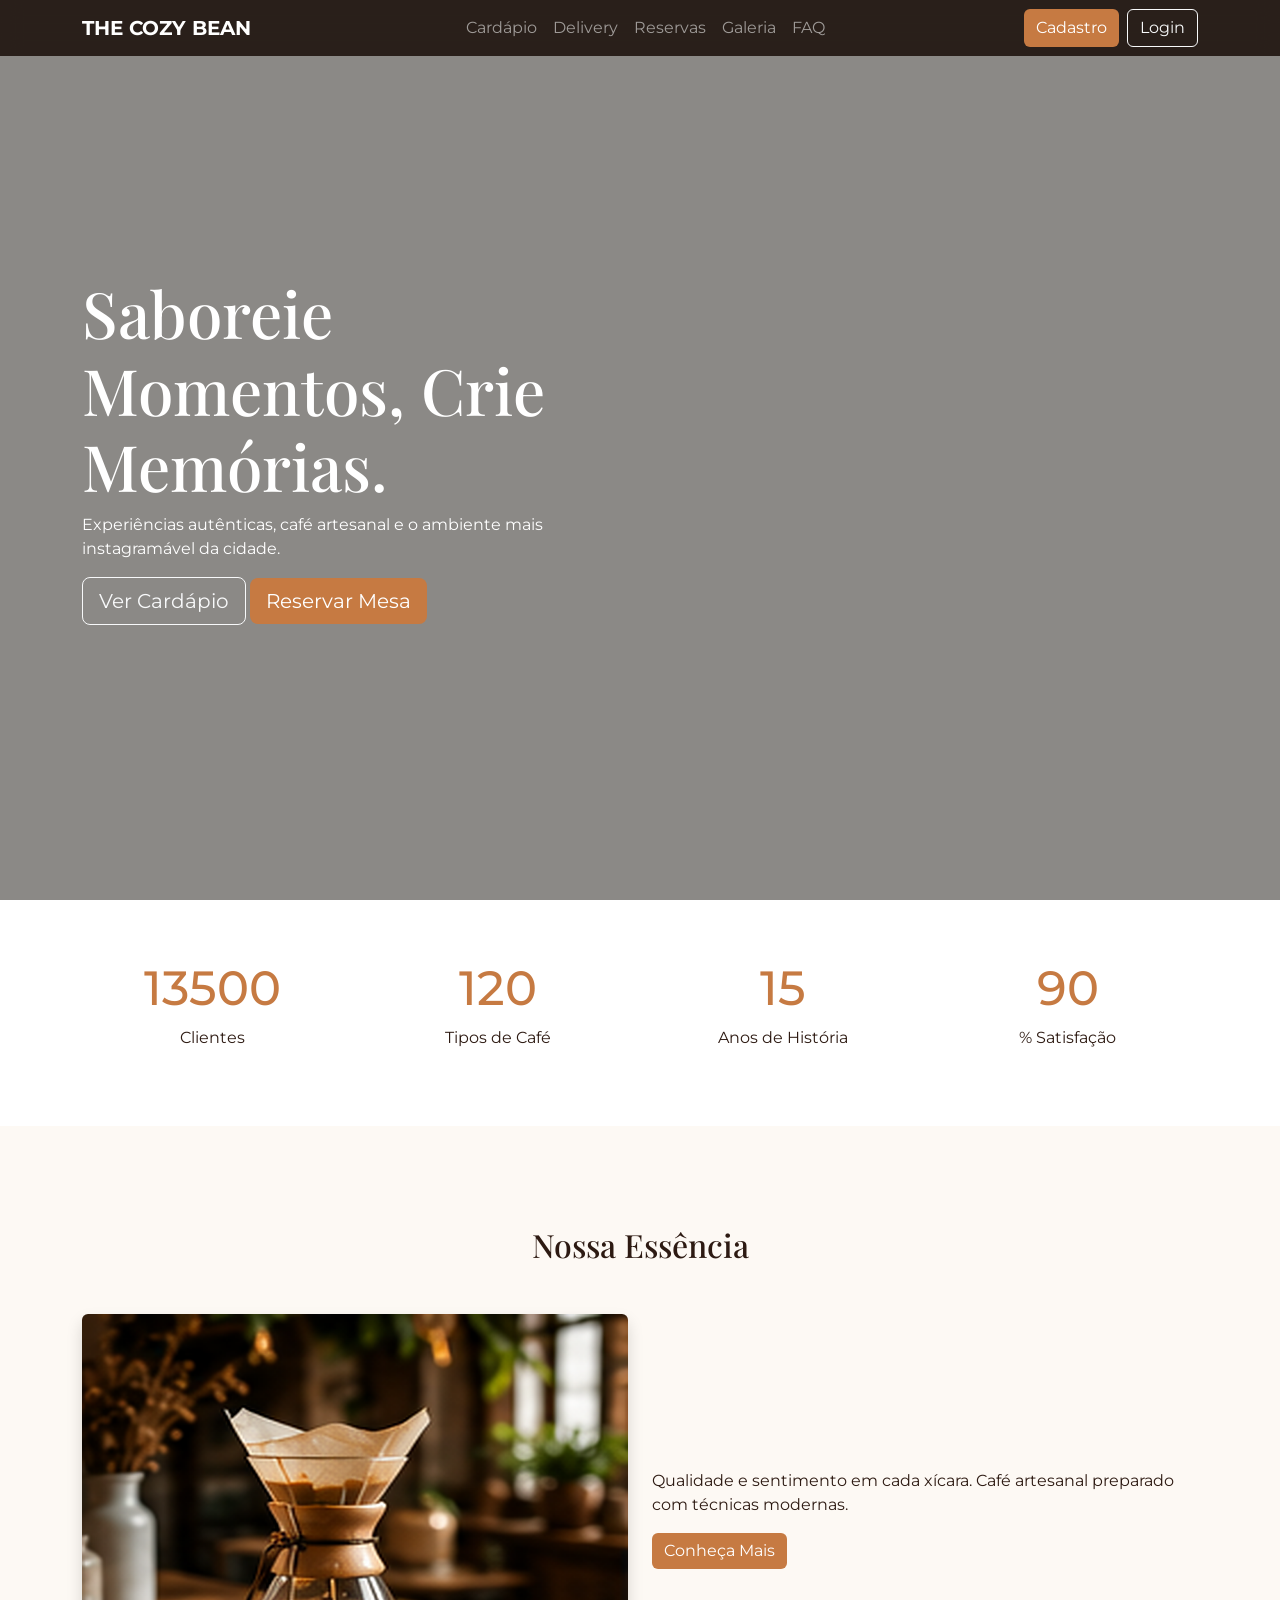
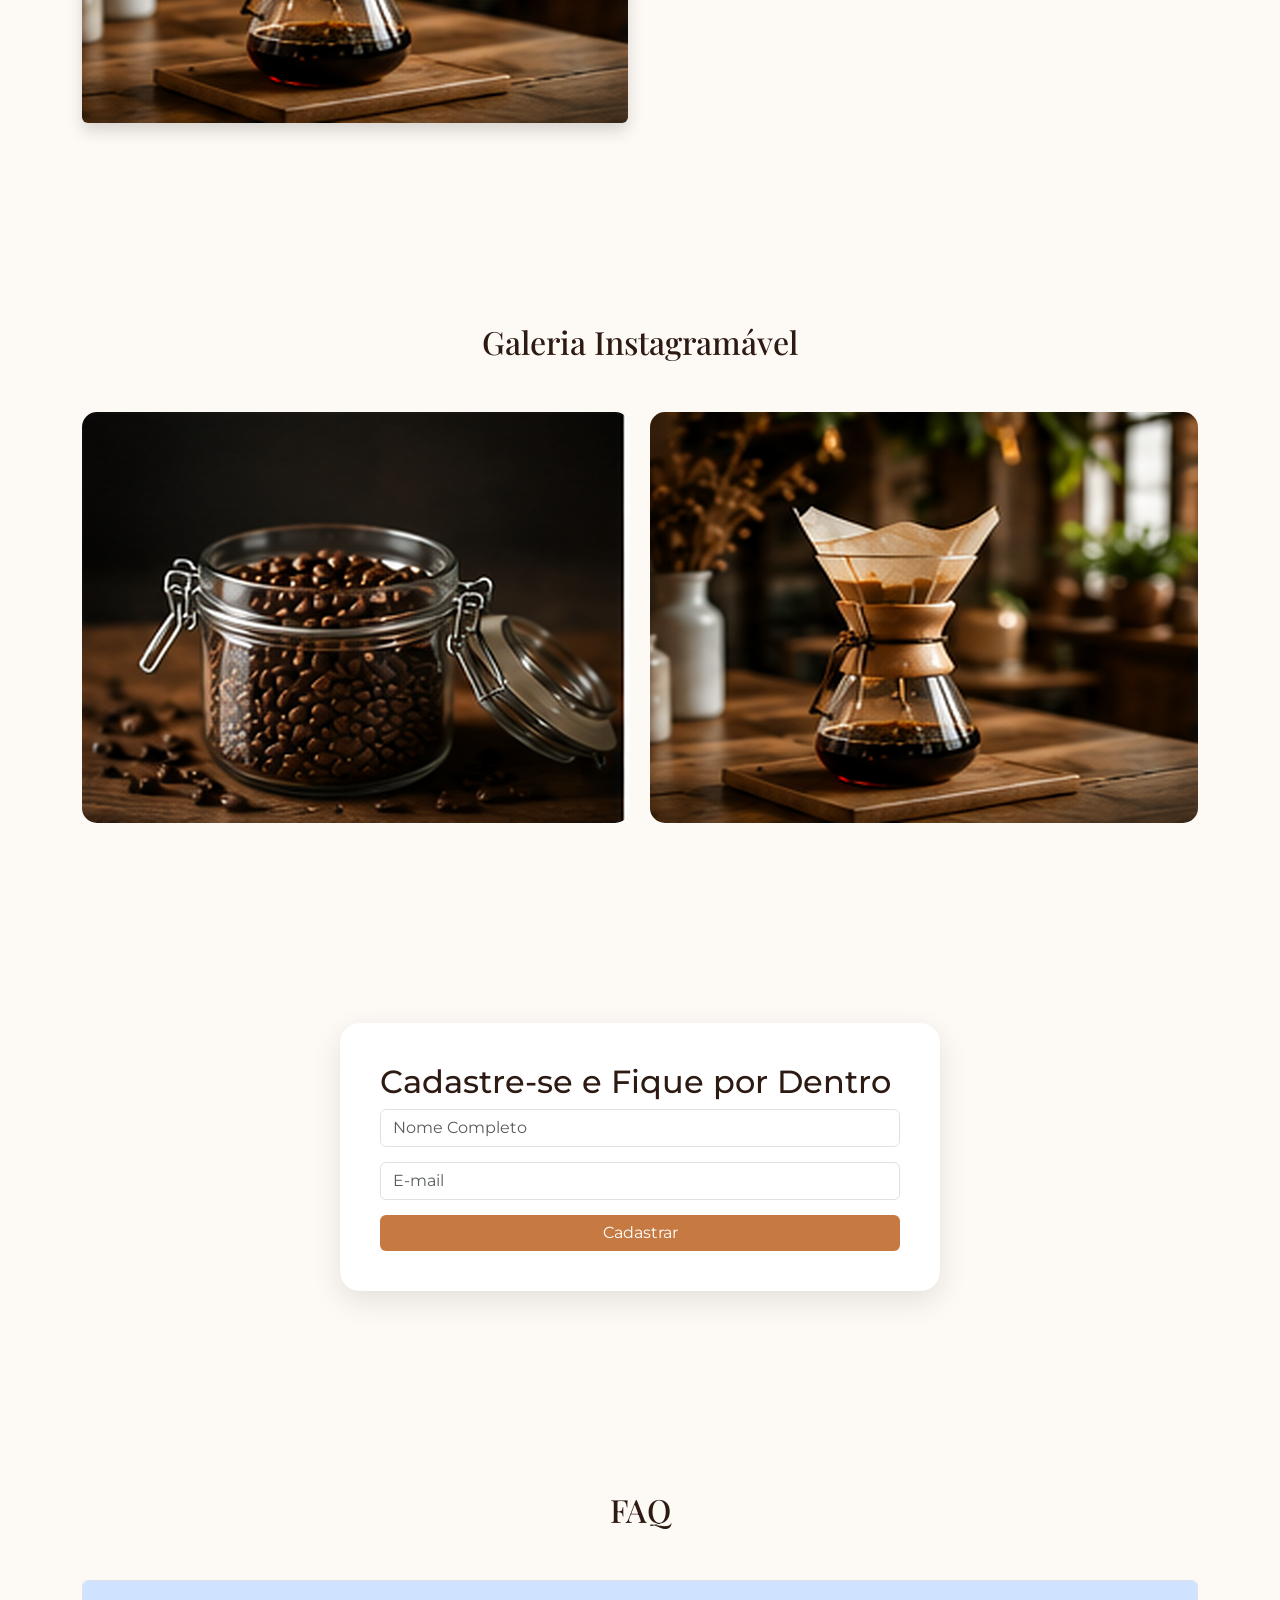
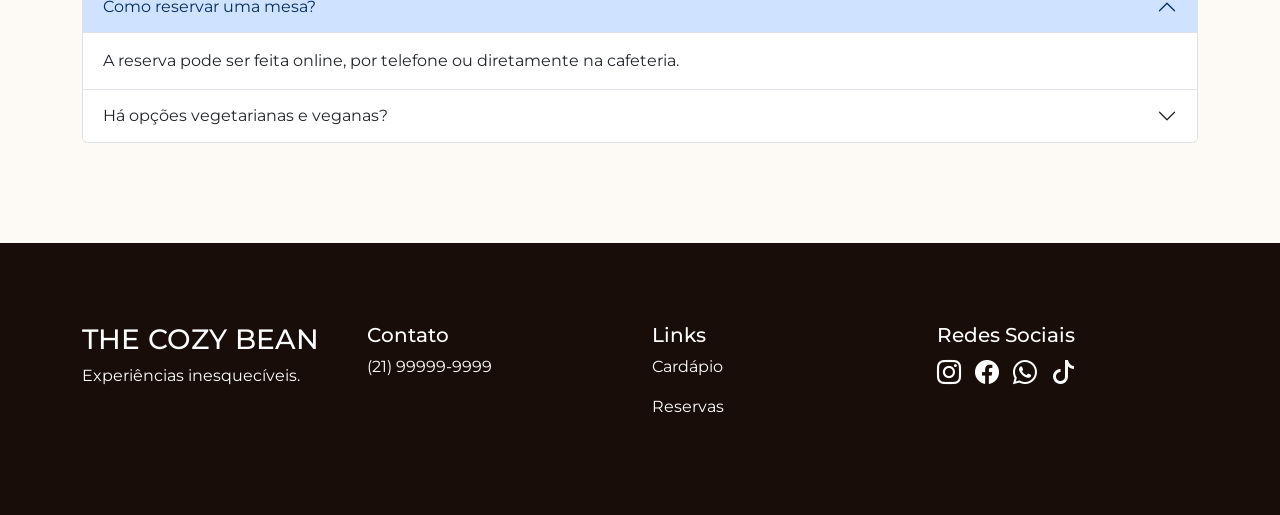
==== cozy-bean/index.html @ dcd21bfc "upload_projeto_aluno arquivos para aula de front end exemplo professor" ====
<!DOCTYPE html>
<html lang="pt-BR">

<head>
    <meta charset="UTF-8">
    <meta name="viewport" content="width=device-width, initial-scale=1.0">

    <title>The Cozy Bean | Cafeteria Moderna</title>

    <!-- Bootstrap -->
    <link href="https://cdn.jsdelivr.net/npm/bootstrap@5.3.8/dist/css/bootstrap.min.css" rel="stylesheet">

    <!-- Bootstrap Icons -->
    <link href="https://cdn.jsdelivr.net/npm/bootstrap-icons@1.11.3/font/bootstrap-icons.css" rel="stylesheet">

    <!-- Google Fonts -->
    <link
        href="https://fonts.googleapis.com/css2?family=Playfair+Display:wght@700&family=Montserrat:wght@300;400;500;600;700&display=swap"
        rel="stylesheet">

    <link rel="stylesheet" href="css/style.css">
</head>

<body>

    <!-- ===================================
         NAVBAR
    ==================================== -->

    <nav class="navbar navbar-expand-lg navbar-dark fixed-top custom-navbar">

        <div class="container">

            <a class="navbar-brand logo" href="#">
                THE COZY BEAN
            </a>

            <button class="navbar-toggler" type="button" data-bs-toggle="collapse" data-bs-target="#menu">

                <span class="navbar-toggler-icon"></span>

            </button>

            <div class="collapse navbar-collapse" id="menu">

                <ul class="navbar-nav mx-auto">

                    <li class="nav-item">
                        <a href="#cardapio" class="nav-link">Cardápio</a>
                    </li>

                    <li class="nav-item">
                        <a href="#delivery" class="nav-link">Delivery</a>
                    </li>

                    <li class="nav-item">
                        <a href="#reservas" class="nav-link">Reservas</a>
                    </li>

                    <li class="nav-item">
                        <a href="#galeria" class="nav-link">Galeria</a>
                    </li>

                    <li class="nav-item">
                        <a href="#faq" class="nav-link">FAQ</a>
                    </li>

                </ul>

                <div class="d-flex gap-2">

                    <button class="btn btn-caramel">
                        Cadastro
                    </button>

                    <button class="btn btn-outline-light">
                        Login
                    </button>

                </div>

            </div>

        </div>

    </nav>

    <!-- ===================================
         HERO SECTION
    ==================================== -->

    <header class="hero-section">

        <div class="overlay"></div>

        <div class="container hero-content">

            <div class="row">

                <div class="col-lg-6">

                    <h1>
                        Saboreie Momentos,
                        Crie Memórias.
                    </h1>

                    <p>
                        Experiências autênticas, café artesanal e o ambiente mais instagramável da cidade.
                    </p>

                    <div class="hero-buttons">

                        <a href="#" class="btn btn-outline-light btn-lg">
                            Ver Cardápio
                        </a>

                        <a href="#" class="btn btn-caramel btn-lg">
                            Reservar Mesa
                        </a>

                    </div>

                </div>

            </div>

        </div>

    </header>

    <!-- ===================================
         CONTADORES
    ==================================== -->

    <section class="stats">

        <div class="container">

            <div class="row text-center">

                <div class="col-md-3">
                    <h2 class="counter" data-target="15000">0</h2>
                    <p>Clientes</p>
                </div>

                <div class="col-md-3">
                    <h2 class="counter" data-target="120">0</h2>
                    <p>Tipos de Café</p>
                </div>

                <div class="col-md-3">
                    <h2 class="counter" data-target="15">0</h2>
                    <p>Anos de História</p>
                </div>

                <div class="col-md-3">
                    <h2 class="counter" data-target="98">0</h2>
                    <p>% Satisfação</p>
                </div>

            </div>

        </div>

    </section>

    <!-- ===================================
         NOSSA ESSÊNCIA
    ==================================== -->

    <section class="essencia section-padding">

        <div class="container">

            <h2 class="section-title">
                Nossa Essência
            </h2>

            <div class="row align-items-center">

                <div class="col-lg-6">

                    <img src="img/galeria2.png" class="img-fluid rounded shadow">

                </div>

                <div class="col-lg-6">

                    <p>
                        Qualidade e sentimento em cada xícara.
                        Café artesanal preparado com técnicas modernas.
                    </p>

                    <button class="btn btn-caramel">
                        Conheça Mais
                    </button>

                </div>

            </div>

        </div>

    </section>

    <!-- ===================================
         GALERIA
    ==================================== -->

    <section id="galeria" class="gallery section-padding">

        <div class="container">

            <h2 class="section-title">
                Galeria Instagramável
            </h2>

            <div class="gallery-grid">

                <img src="img/galeria3.png">
                <img src="img/galeria2.png">


            </div>

        </div>

    </section>

    <!-- ===================================
         FORMULÁRIO
    ==================================== -->

    <section class="cadastro section-padding">

        <div class="container">

            <div class="form-box">

                <h2>
                    Cadastre-se e Fique por Dentro
                </h2>

                <form>

                    <input type="text" class="form-control" placeholder="Nome Completo">

                    <input type="email" class="form-control" placeholder="E-mail">

                    <button class="btn btn-caramel w-100">
                        Cadastrar
                    </button>

                </form>

            </div>

        </div>

    </section>

    <!-- ===================================
         FAQ
    ==================================== -->

    <section id="faq" class="section-padding">

        <div class="container">

            <h2 class="section-title">
                FAQ
            </h2>

            <div class="accordion" id="faqAccordion">

                <div class="accordion-item">

                    <h2 class="accordion-header">

                        <button class="accordion-button" type="button" data-bs-toggle="collapse" data-bs-target="#faq1"
                            aria-expanded="true">

                            Como reservar uma mesa?

                        </button>

                    </h2>

                    <div id="faq1" class="accordion-collapse collapse show" data-bs-parent="#faqAccordion">

                        <div class="accordion-body">

                            A reserva pode ser feita online, por telefone ou diretamente na cafeteria.

                        </div>

                    </div>

                </div>

                <div class="accordion-item">

                    <h2 class="accordion-header">

                        <button class="accordion-button collapsed" type="button" data-bs-toggle="collapse"
                            data-bs-target="#faq2" aria-expanded="false">

                            Há opções vegetarianas e veganas?

                        </button>

                    </h2>

                    <div id="faq2" class="accordion-collapse collapse" data-bs-parent="#faqAccordion">

                        <div class="accordion-body">

                            Sim! Temos opções especiais para quem prefere uma alimentação mais leve e sustentável.

                        </div>

                    </div>

                </div>

            </div>

        </div>

    </section>

    <!-- ===================================
         FOOTER
    ==================================== -->

    <footer class="footer">

        <div class="container">

            <div class="row">

                <div class="col-lg-3">

                    <h3>THE COZY BEAN</h3>

                    <p>Experiências inesquecíveis.</p>

                </div>

                <div class="col-lg-3">

                    <h5>Contato</h5>

                    <p>(21) 99999-9999</p>

                </div>

                <div class="col-lg-3">

                    <h5>Links</h5>

                    <p>Cardápio</p>

                    <p>Reservas</p>

                </div>

                <div class="col-lg-3">

                    <h5>Redes Sociais</h5>

                    <div class="social">

                        <i class="bi bi-instagram"></i>
                        <i class="bi bi-facebook"></i>
                        <i class="bi bi-whatsapp"></i>
                        <i class="bi bi-tiktok"></i>

                    </div>

                </div>

            </div>

        </div>

    </footer>

    <script src="https://cdn.jsdelivr.net/npm/bootstrap@5.3.8/dist/js/bootstrap.bundle.min.js"></script>

    <script src="js/script.js"></script>

</body>

</html>
---- cozy-bean/css/style.css ----
:root {
    --caramel: #C67A42;
    --dark: #2D1A12;
    --cream: #FDF9F4;
    --beige: #F2E3D5;
    --footer: #180D08;
}

body {
    font-family: 'Montserrat', sans-serif;
    background: var(--cream);
    color: var(--dark);
}

.section-padding {
    padding: 100px 0;
}

.logo {
    font-weight: 700;
}

.custom-navbar {
    background: rgba(24, 13, 8, .85);
    backdrop-filter: blur(10px);
}

.hero-section {
    height: 100vh;
    background: url('../img/hero.jpg') center center/cover;
    position: relative;
    display: flex;
    align-items: center;
}

.overlay {
    position: absolute;
    inset: 0;
    background: rgba(0, 0, 0, .45);
}

.hero-content {
    position: relative;
    z-index: 2;
}

.hero-content h1 {
    font-family: 'Playfair Display', serif;
    color: #fff;
    font-size: 4rem;
}

.hero-content p {
    color: #fff;
}

.btn-caramel {
    background: var(--caramel);
    color: #fff;
    border: none;
}

.btn-caramel:hover {
    background: #a65f2f;
    transform: translateY(-3px);
}

.stats {
    background: #fff;
    padding: 60px 0;
}

.counter {
    color: var(--caramel);
    font-size: 3rem;
}

.section-title {
    text-align: center;
    font-family: 'Playfair Display', serif;
    margin-bottom: 50px;
}

.gallery-grid {
    display: grid;
    grid-template-columns: repeat(auto-fit, minmax(250px, 1fr));
    gap: 20px;
}

.gallery-grid img {
    width: 100%;
    border-radius: 15px;
    transition: .4s;
}

.gallery-grid img:hover {
    transform: scale(1.05);
}

.form-box {
    background: #fff;
    padding: 40px;
    border-radius: 20px;
    max-width: 600px;
    margin: auto;
    box-shadow: 0 10px 30px rgba(0, 0, 0, .1);
}

.form-box input {
    margin-bottom: 15px;
}

.footer {
    background: var(--footer);
    color: #fff;
    padding: 80px 0;
}

.social i {
    font-size: 1.5rem;
    margin-right: 10px;
    cursor: pointer;
}

.fade-in {
    opacity: 0;
    transform: translateY(30px);
    transition: 1s;
}

.fade-in.show {
    opacity: 1;
    transform: translateY(0);
}
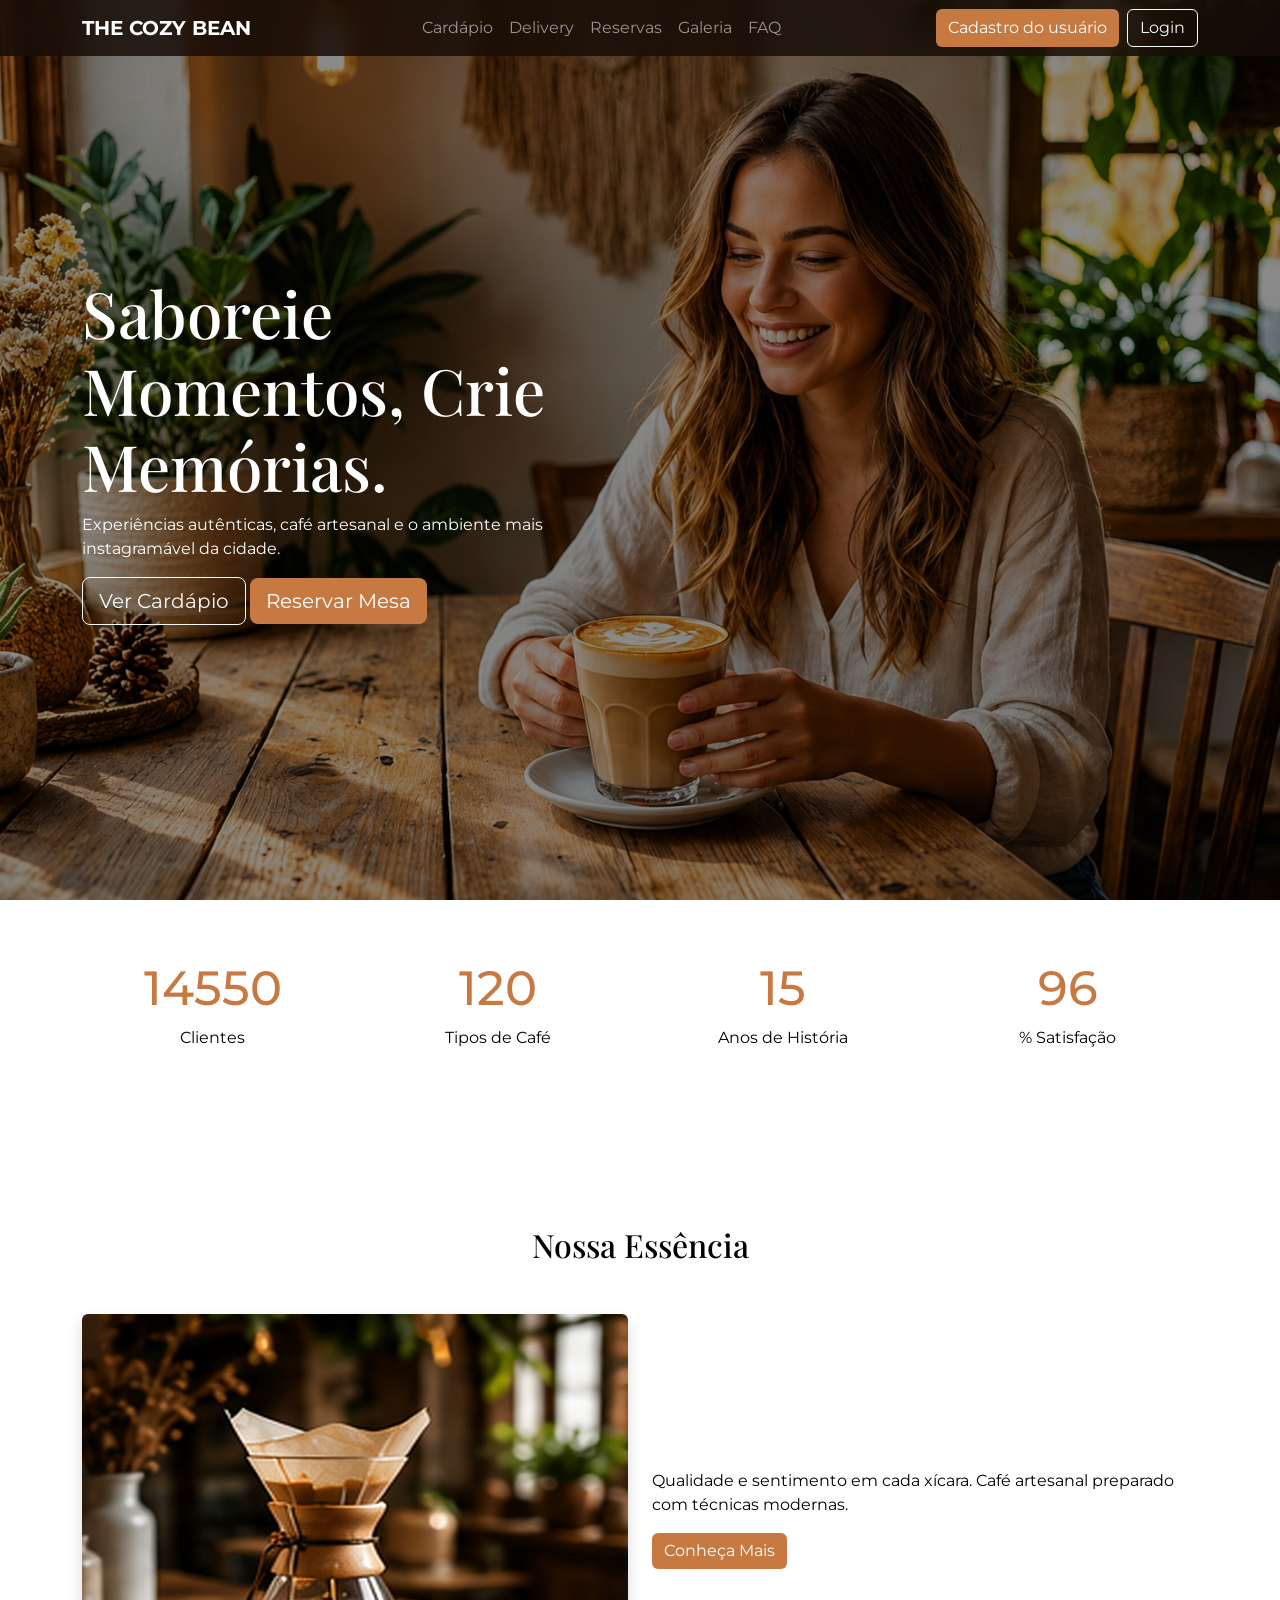
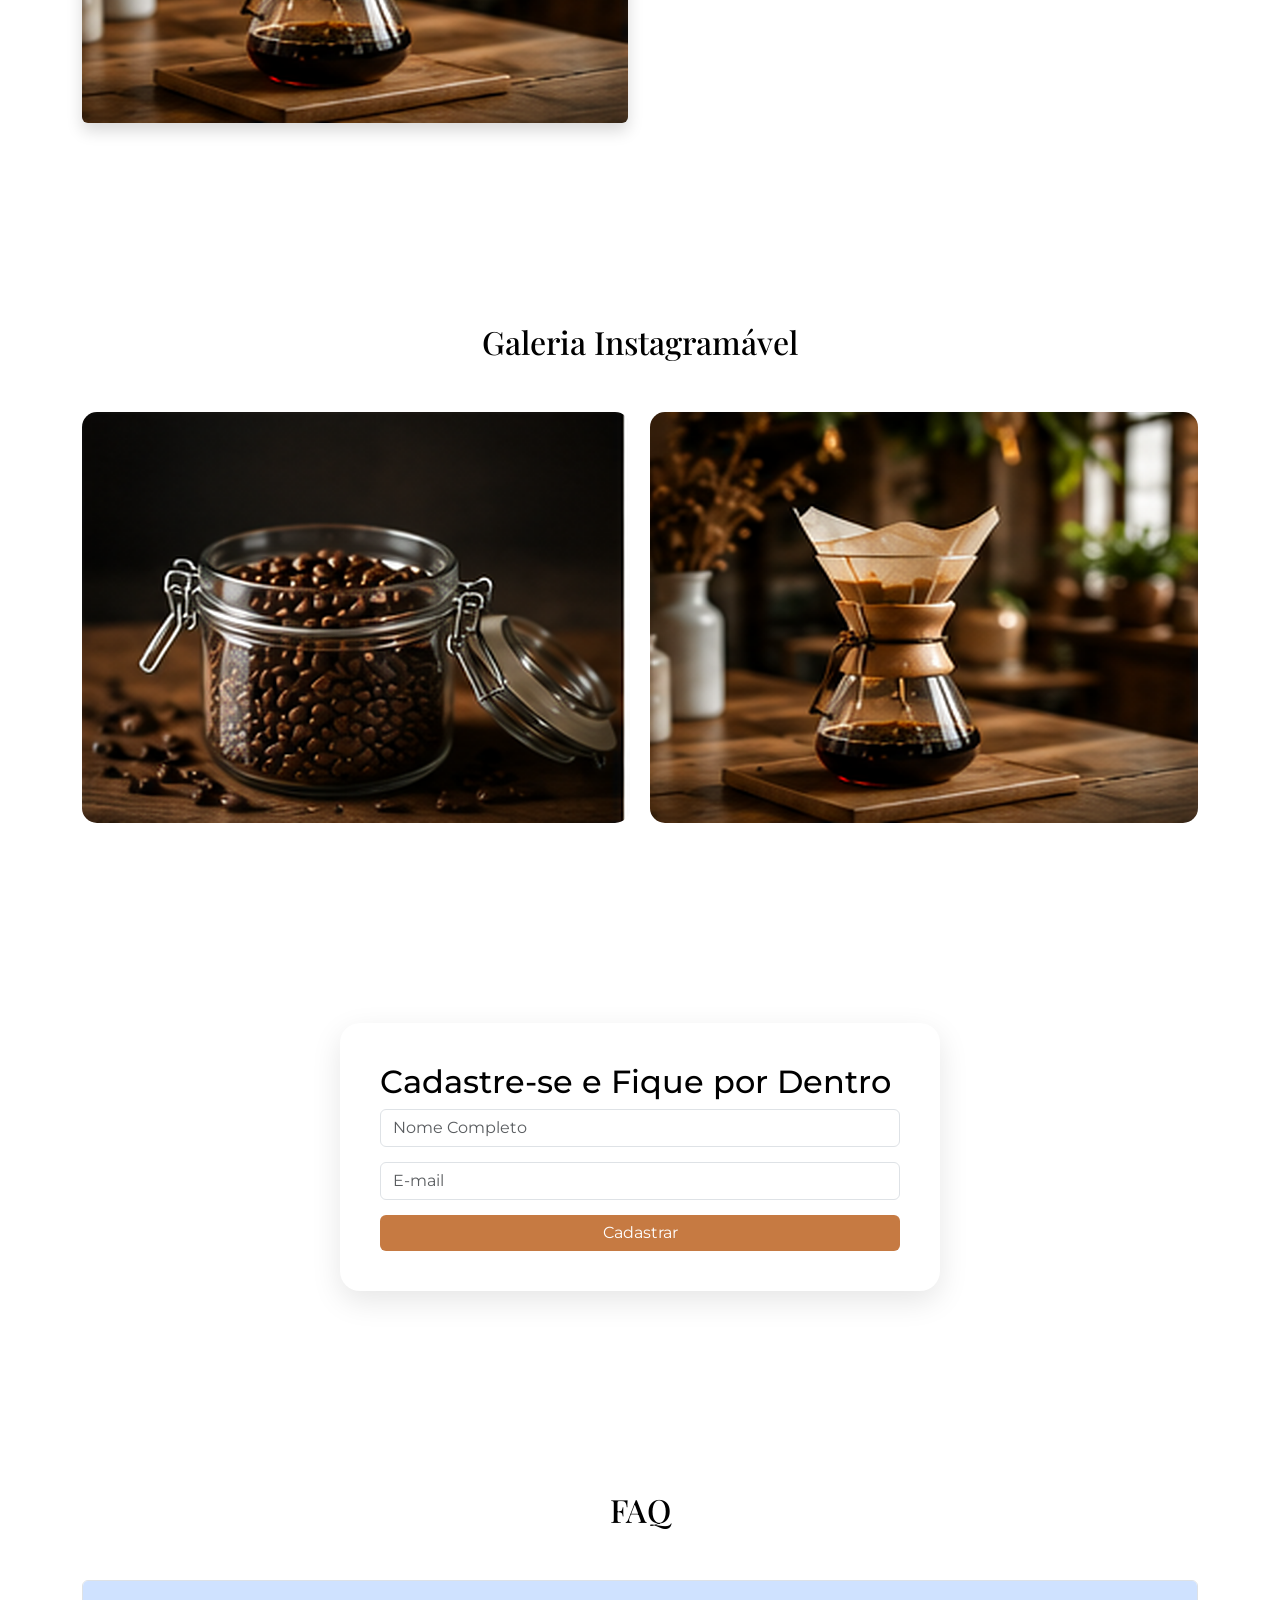
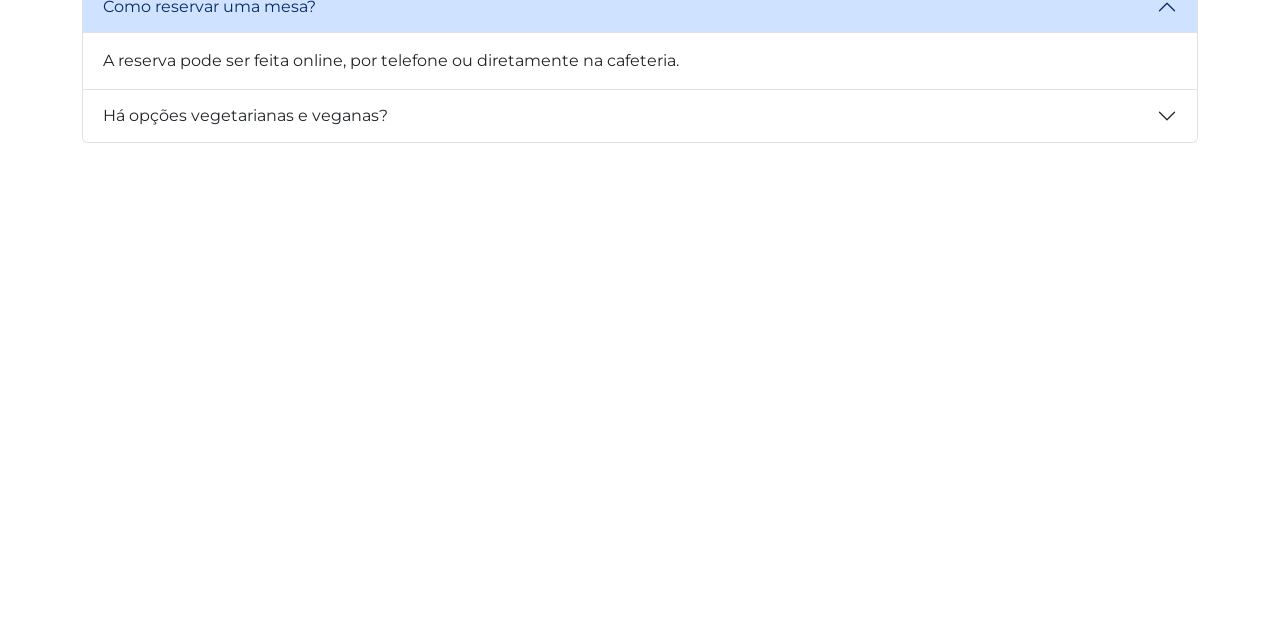
==== commit fa6fb332: "alterando_rodape_pt1" ====
--- a/cozy-bean/index.html
+++ b/cozy-bean/index.html
@@ -70,7 +70,7 @@
                 <div class="d-flex gap-2">
 
                     <button class="btn btn-caramel">
-                        Cadastro
+                        Cadastro do usuário
                     </button>
 
                     <button class="btn btn-outline-light">
@@ -336,22 +336,23 @@
     <footer class="footer">
 
         <div class="container">
-
-            <div class="row">
-
-                <div class="col-lg-3">
-
-                    <h3>THE COZY BEAN</h3>
-
-                    <p>Experiências inesquecíveis.</p>
-
-                </div>
-
-                <div class="col-lg-3">
-
-                    <h5>Contato</h5>
-
-                    <p>(21) 99999-9999</p>
+            
+            <div class="row g-4 align-items-start">
+
+                <div class="col-lg-4 col-md-6 col-12">
+
+                    <h3 class="footer-brand">THE COZY BEAN</h3>
+
+                    <p class="foot-text">Experiências inesquecíveis.</p>
+
+                </div>
+
+                <div class="col-lg-3 col-md-6 col-12">
+
+                    <h5 class="foot-title">Contato</h5>
+
+                    <p>class="foot-text mb-2"> (21) 99999-9999</p>
+                    <p class="foot-text">contato@theczybean.com</p>               
 
                 </div>
 
--- a/cozy-bean/css/style.css
+++ b/cozy-bean/css/style.css
@@ -1,9 +1,9 @@
 :root {
     --caramel: #C67A42;
-    --dark: #2D1A12;
-    --cream: #FDF9F4;
-    --beige: #F2E3D5;
-    --footer: #180D08;
+    --dark-text-dark: #2D1A12;
+    --color-bg-cream: #FDF9F4;
+    --color-bg-beige: #F2E3D5;
+    --color-bg-dark-footer: #180D08;
 }
 
 body {
@@ -27,7 +27,7 @@
 
 .hero-section {
     height: 100vh;
-    background: url('../img/hero.jpg') center center/cover;
+    background: url('../img/hero.png') center center/cover;
     position: relative;
     display: flex;
     align-items: center;
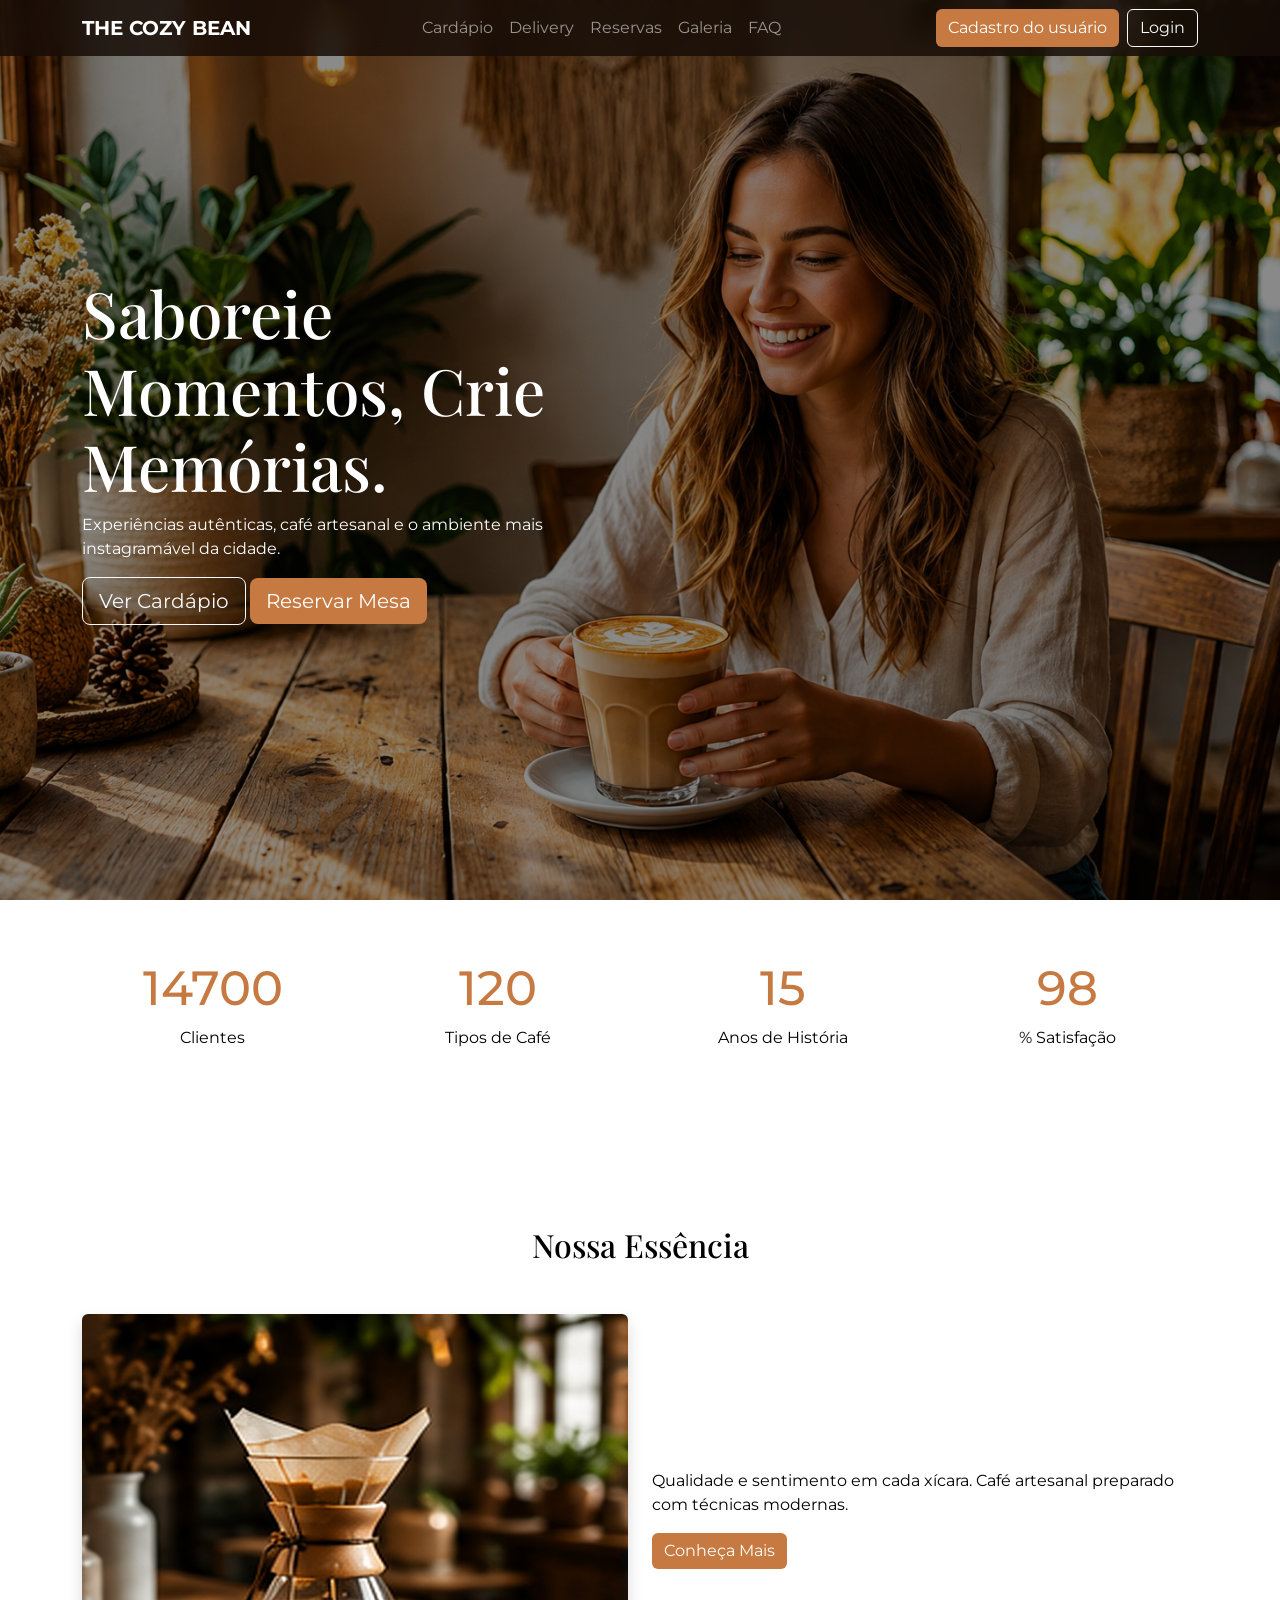
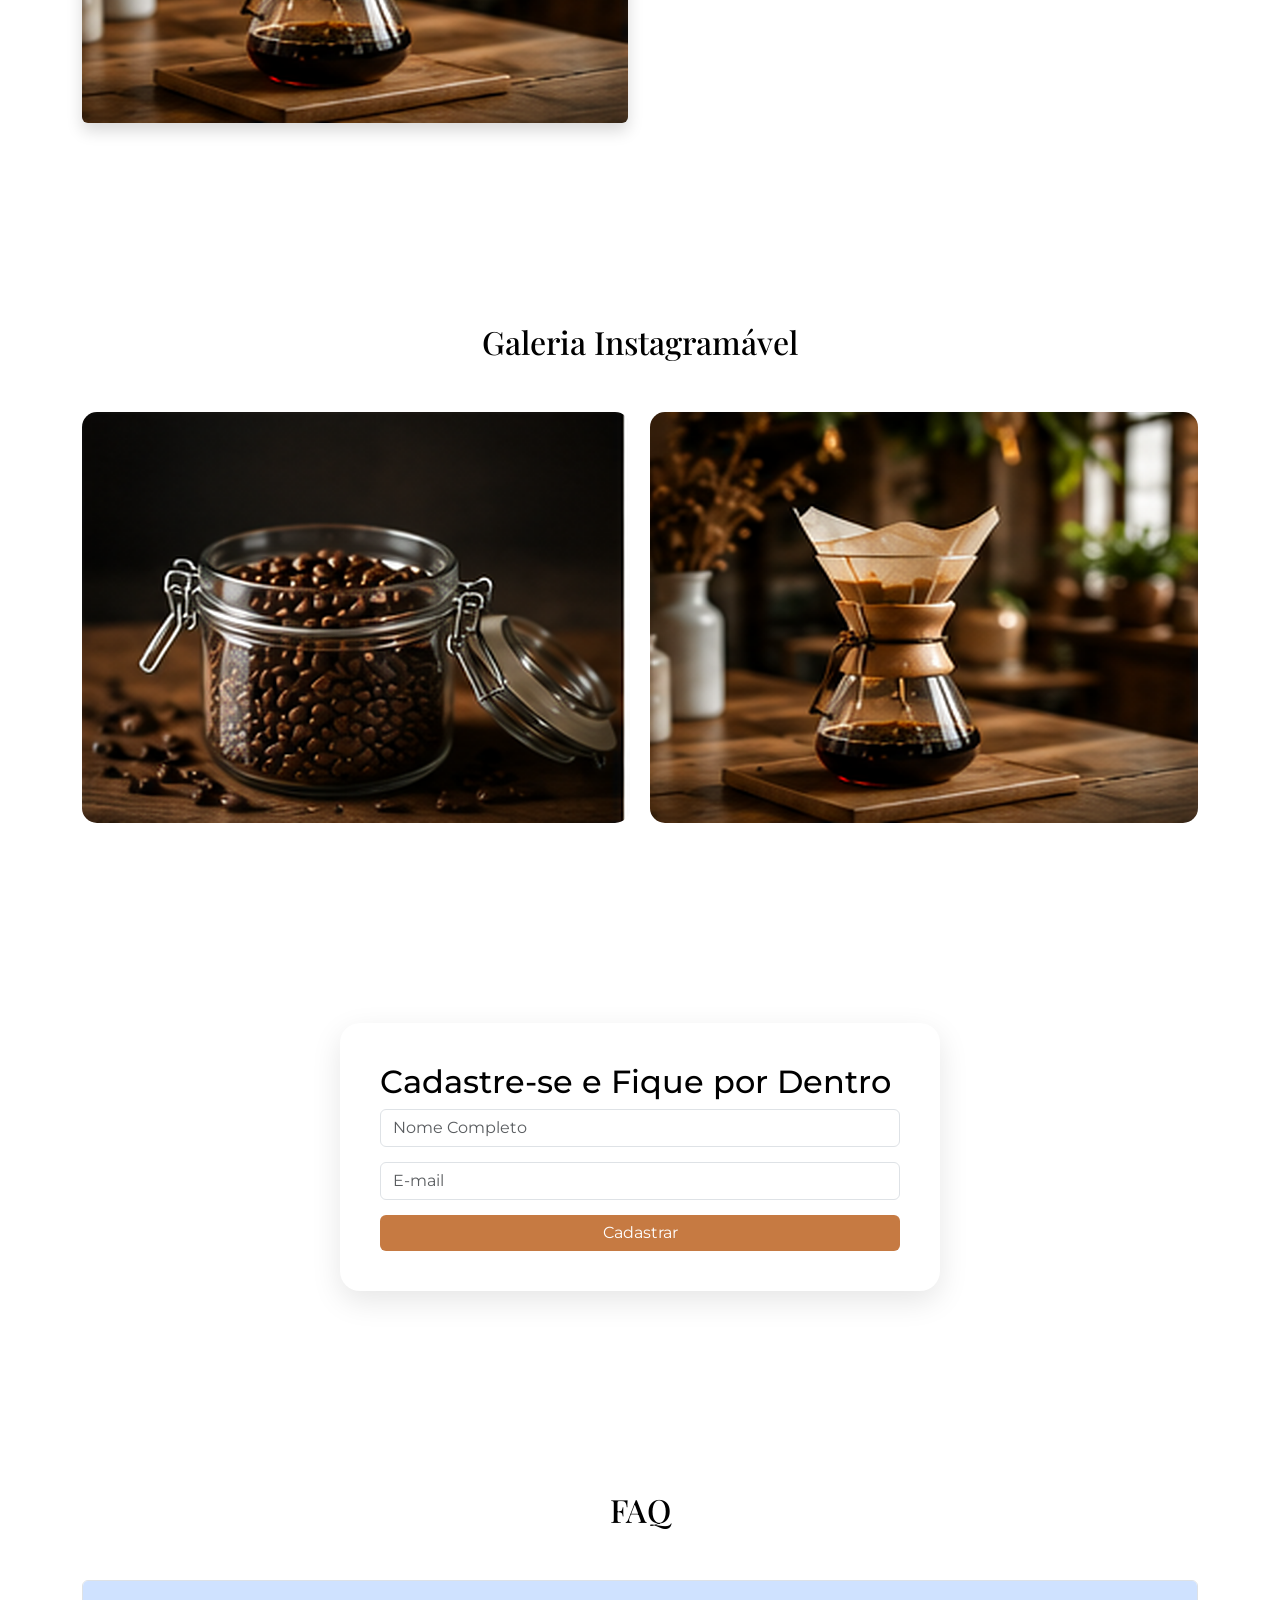
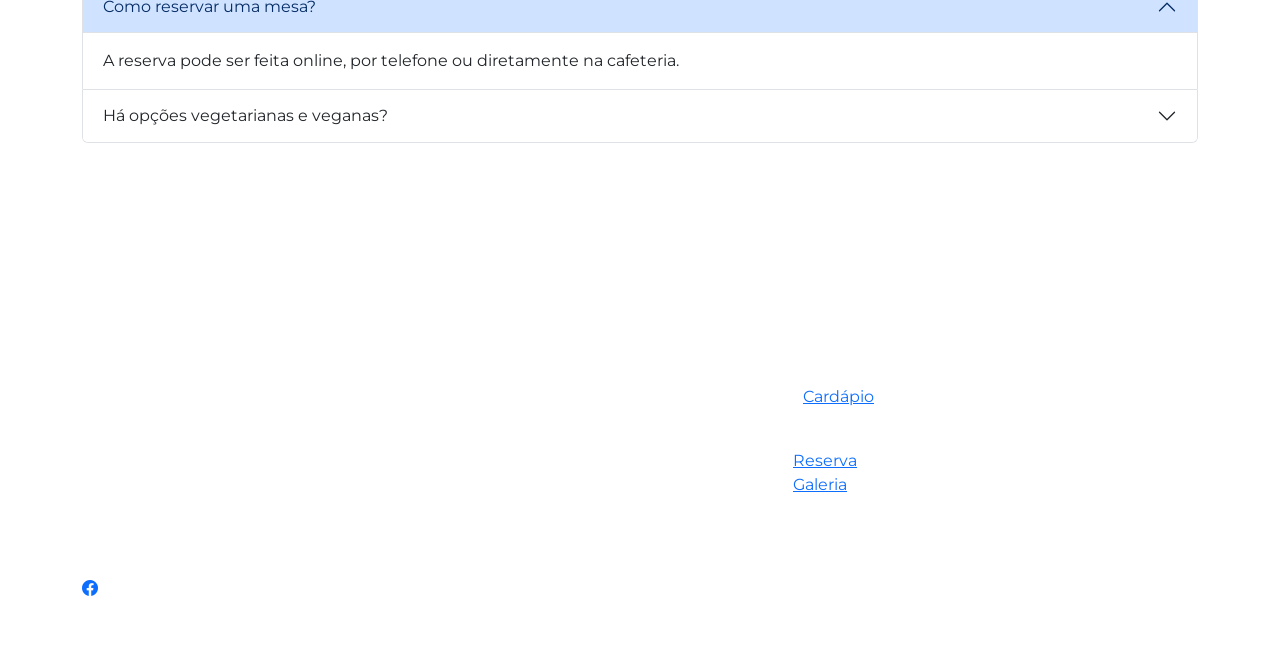
==== commit cb0e295c: "alteraçao_rodape_parte_2" ====
--- a/cozy-bean/index.html
+++ b/cozy-bean/index.html
@@ -125,7 +125,9 @@
             </div>
 
         </div>
-
+<link rel="preconnect" href="https://fonts.googleapis.com">
+<link rel="preconnect" href="https://fonts.gstatic.com" crossorigin>
+<link href="https://fonts.googleapis.com/css2?family=Playfair+Display+SC:ital,wght@0,400;0,700;0,900;1,400;1,700;1,900&display=swap" rel="stylesheet">
     </header>
 
     <!-- ===================================
@@ -355,35 +357,40 @@
                     <p class="foot-text">contato@theczybean.com</p>               
 
                 </div>
-
-                <div class="col-lg-3">
-
-                    <h5>Links</h5>
-
+                <div class="col-lg-3" col-md-6 col-12>
+
+                    <h5 class="foot-title">Links</h5>
                     <p>Cardápio</p>
 
+                    <ul>
+                        <li><a href="#cardapio">Cardápio</a></li>
+                    
                     <p>Reservas</p>
-
-                </div>
-
-                <div class="col-lg-3">
+                    </ul>
+                    <li><a href="#reserva">Reserva</a></li>
+
+                    <li><a href="galeria">Galeria</a></li>
+                </div>
 
                     <h5>Redes Sociais</h5>
 
-                    <div class="social">
-
-                        <i class="bi bi-instagram"></i>
-                        <i class="bi bi-facebook"></i>
-                        <i class="bi bi-whatsapp"></i>
-                        <i class="bi bi-tiktok"></i>
-
-                    </div>
-
-                </div>
-
-            </div>
-
-        </div>
+                <div class="col-lg-3 col-md-6 col-12">
+
+                   <a href="https://www.facebook.com/"><i class="bi bi-facebook"></i></a>
+                        <a href="http://wa.me/5521993954169" id="bi-whatsapp"></a><i class="bi bi-whatsapp"></i>
+                        <a href="https://www.tiktok.com/pt-BR/"></a><i class="bi bi-tiktok"></i>
+                        <a href=""></a><i a herf="https://www.instagram.com/" id="instagram"><i class="bi -bi-instagram"></i></i>
+                        <a href="https://x.com/?lang=pt-BR" id="bi-twitter-x"></a><i class="bi bi-twitter-x"></i>
+
+                </div>
+                </div>
+                
+                </div>
+                    <div class="footer-bottom">
+                    <p>&copy; 2026 Minha Cafeteria. Todos os direitos reservados.</p>
+
+            </div>
+            </div>
 
     </footer>
 
--- a/cozy-bean/css/style.css
+++ b/cozy-bean/css/style.css
@@ -1,3 +1,8 @@
+.playfair-display-sc-regular {
+    font-family: "Playfair Display SC", serif;
+    font-weight: 400;
+    font-style: normal;
+  }
 :root {
     --caramel: #C67A42;
     --dark-text-dark: #2D1A12;
@@ -115,11 +120,37 @@
     color: #fff;
     padding: 80px 0;
 }
+.footer-conteiner .row>div{
+    min-width: 0;
+    display: flex;
+    flex-direction: column;
+}
+.footer .row{
+    display: flex;
+    flex-wrap: wrap;
+}    
+    .footer .conteiner .row>div:nth-child(2){
+        margin-right: 54px;
+    }
+
+.footer-title{
+    font-family: Playfair Display Bold;
+    color: #fcd200;
+}
 
 .social i {
     font-size: 1.5rem;
     margin-right: 10px;
     cursor: pointer;
+}
+
+.social a {
+    color: #FDF9F4;
+}
+
+.instagram{
+    color: rosybrown;
+
 }
 
 .fade-in {
@@ -131,4 +162,27 @@
 .fade-in.show {
     opacity: 1;
     transform: translateY(0);
-}+}
+/*midias*/
+@midia (max-width:767px){
+
+}
+.footer{
+    padding: 70px 0 30px;
+} 
+.footer .row>div{
+    align-items: center;
+    margin-right: 24px;
+}
+
+.footer .row>div:nth-child(2){
+    margin-right: 0;
+}
+
+.footer-links{
+    padding: 0;
+}
+
+.social{
+    justify-content: center;
+}
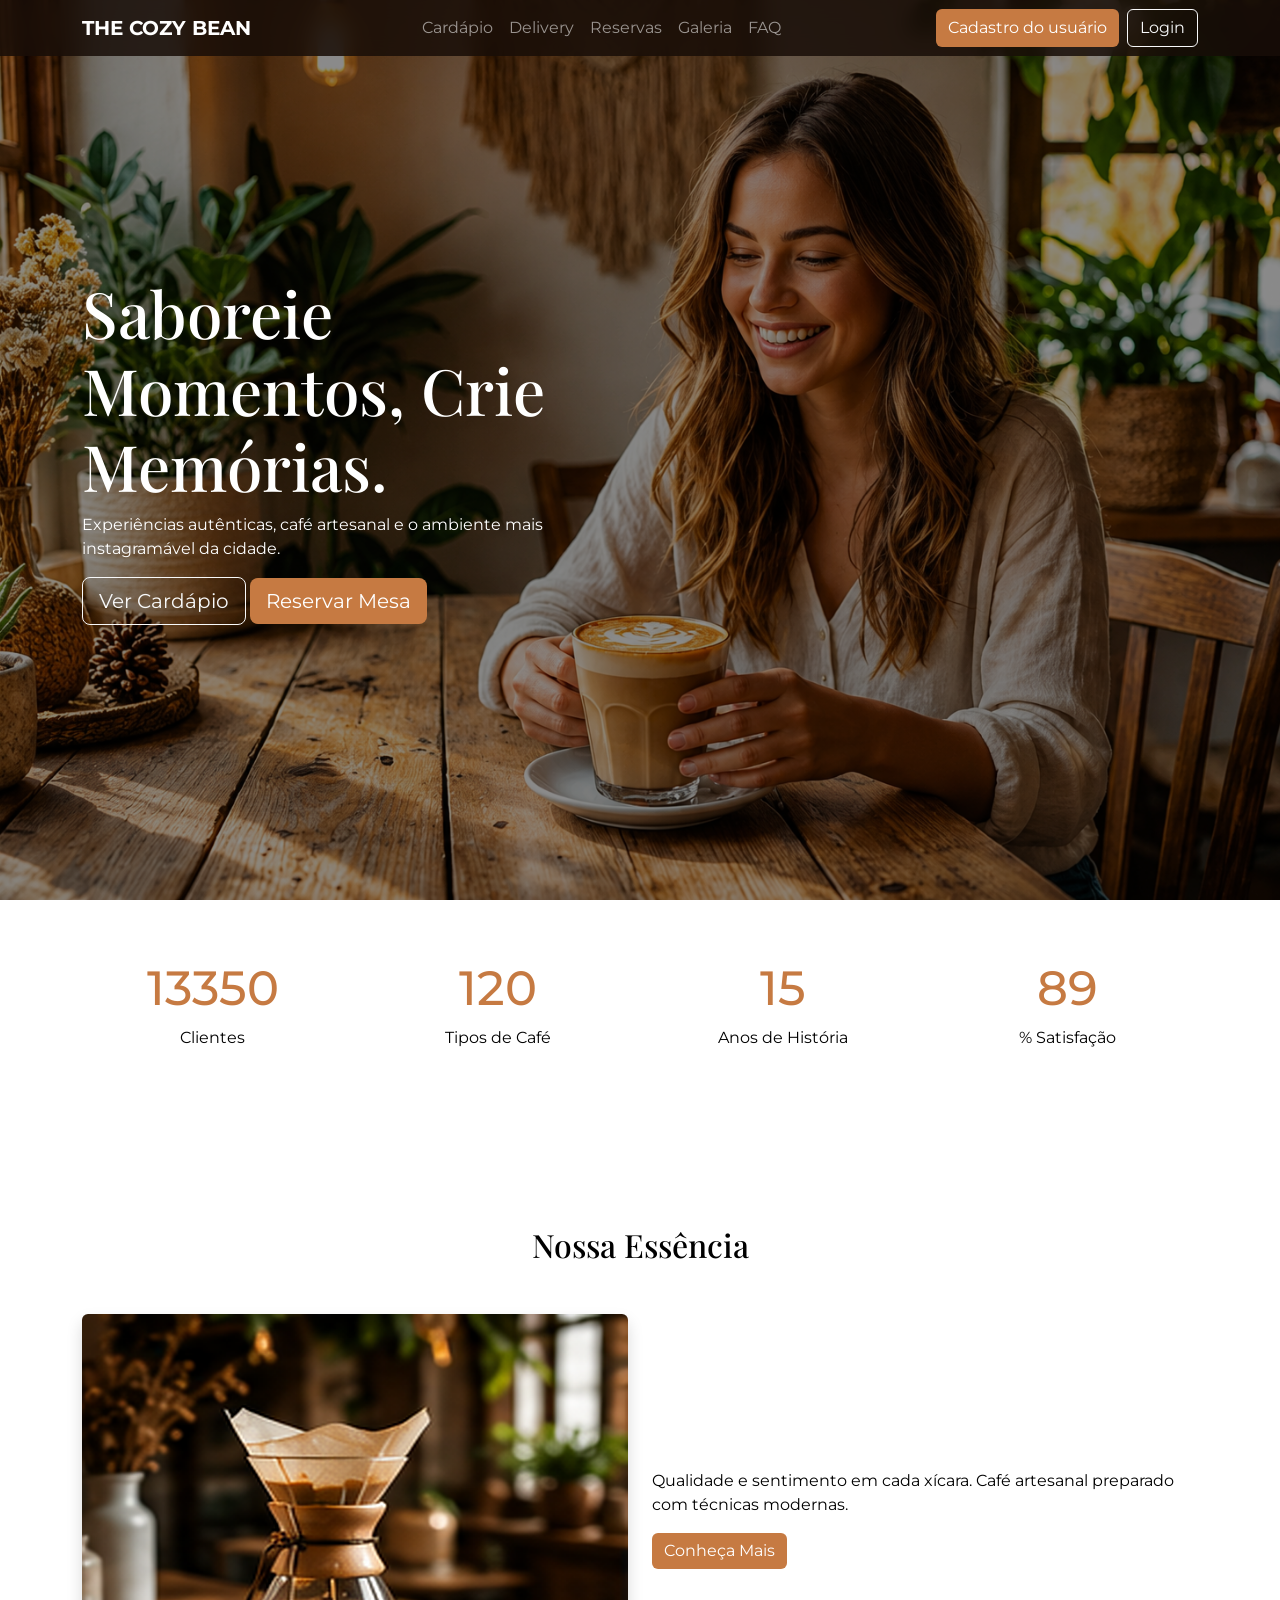
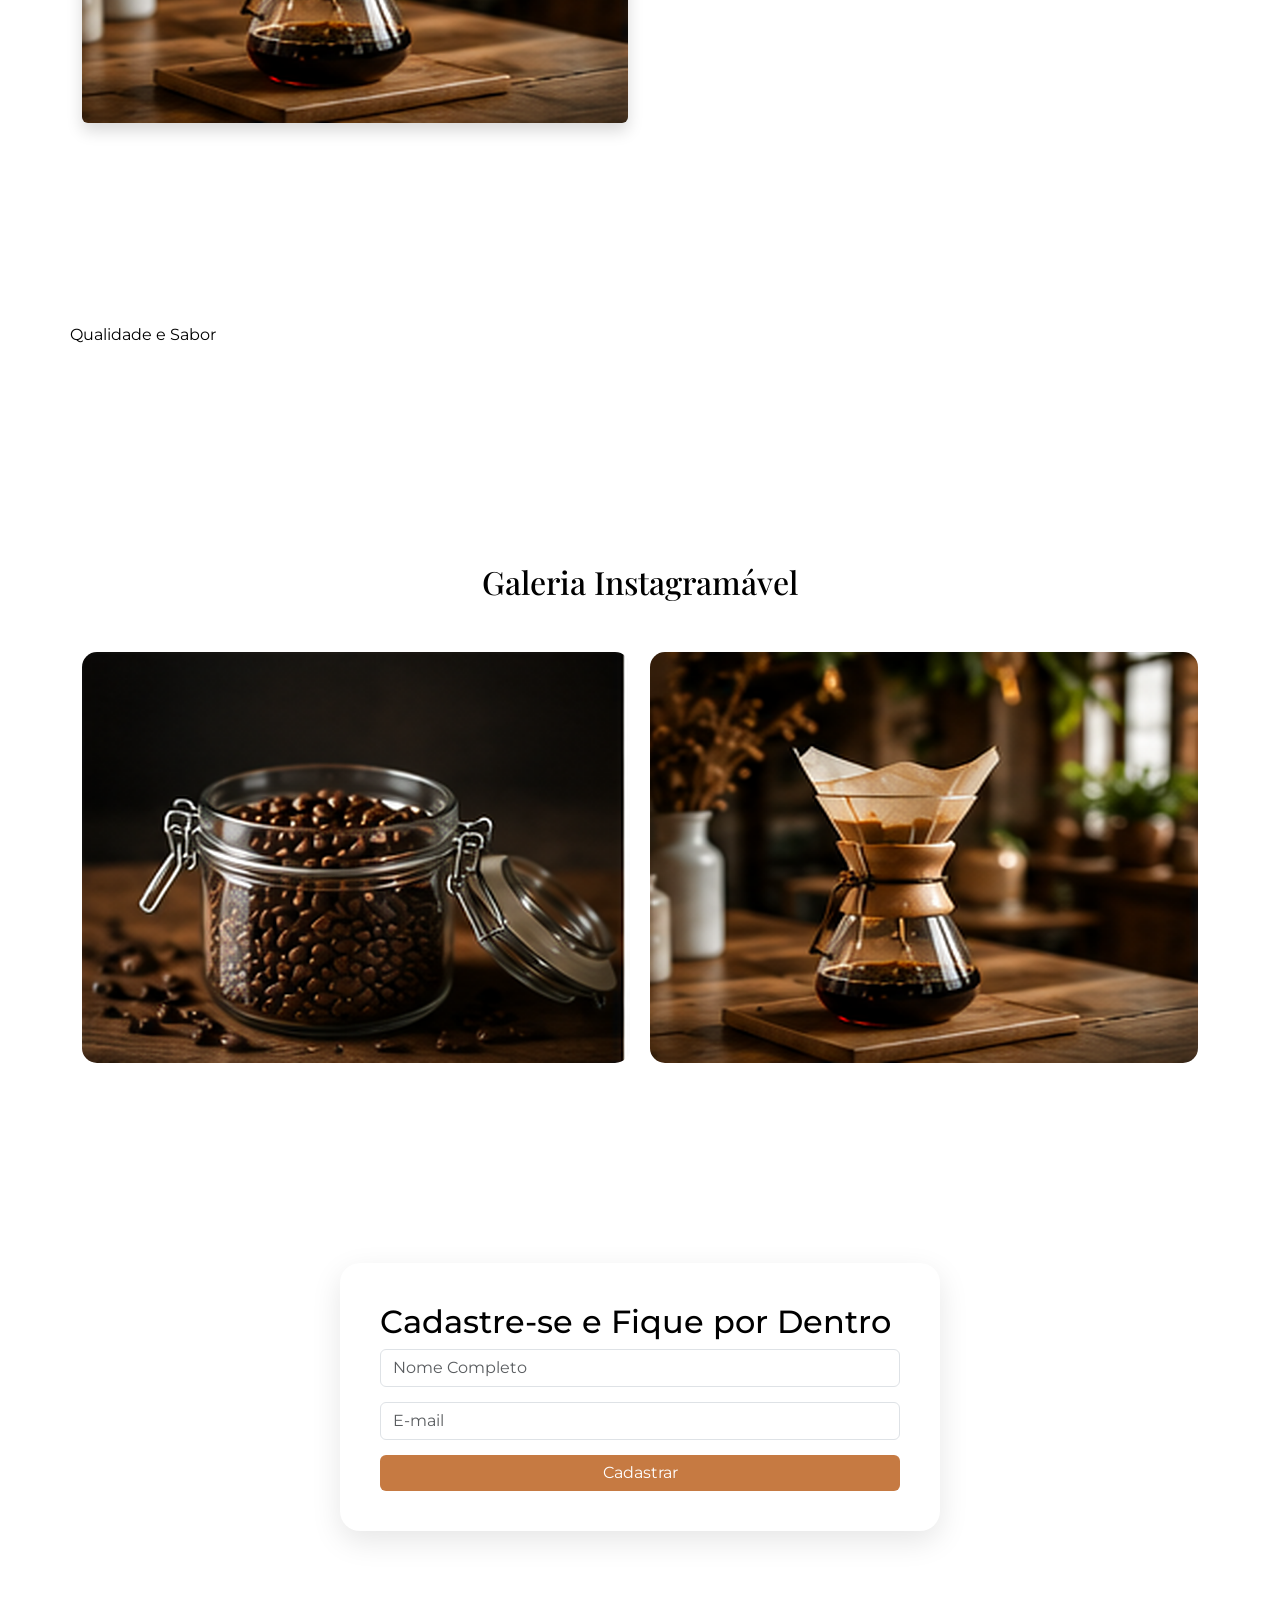
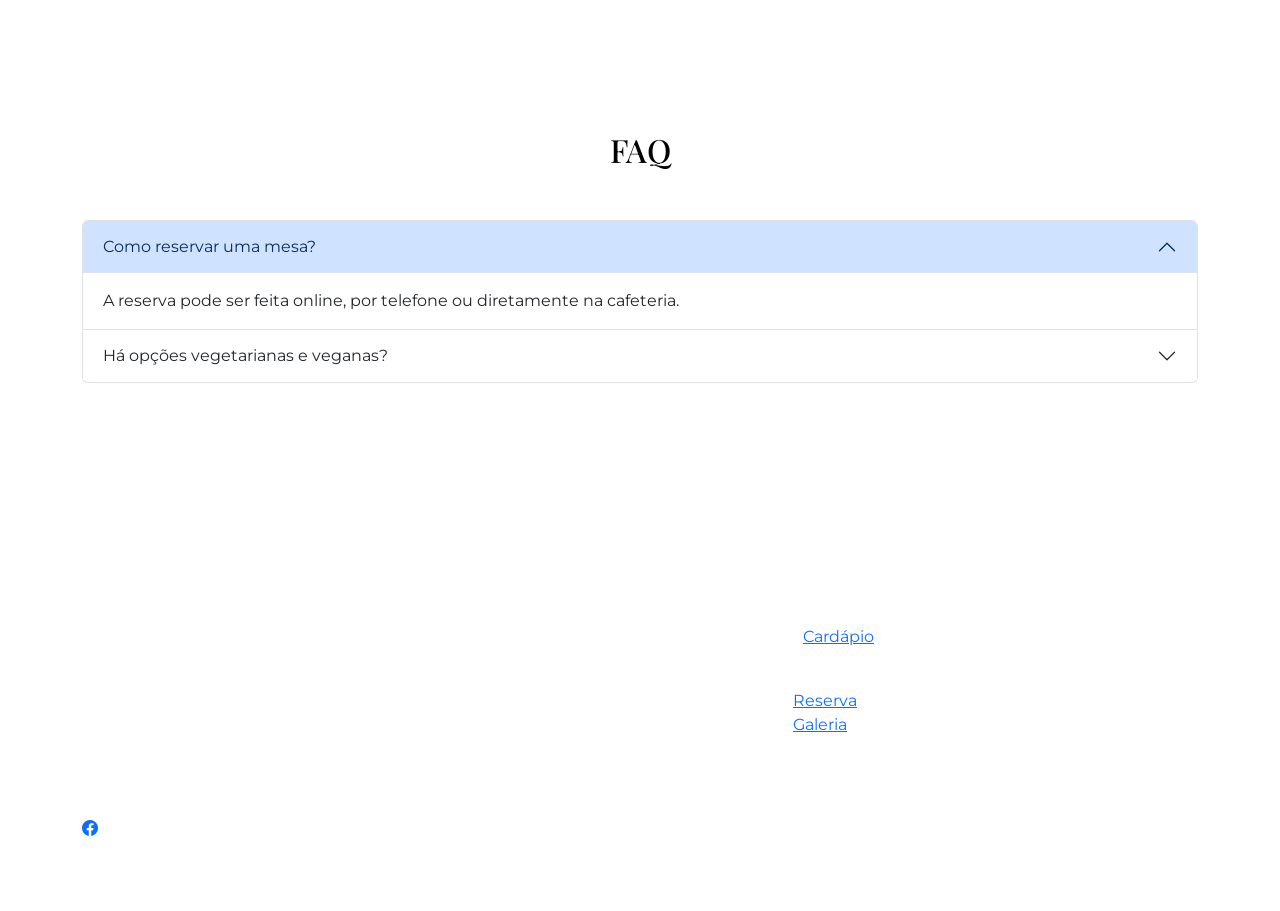
==== commit a4d9faef: "carrossel_1" ====
--- a/cozy-bean/index.html
+++ b/cozy-bean/index.html
@@ -204,6 +204,20 @@
         </div>
 
     </section>
+    <!--=====================================
+        CARROSSEL
+    ============================================-->
+    <Section class="container section-padding">
+        <div id="CarouselCafe" class="carousel slide" data-bs-ride="carousel">
+            <div class="carousel"></div>
+            <p>Qualidade e Sabor</p>
+        </div>
+        <div>
+
+        </div>
+
+    </Section>
+
 
     <!-- ===================================
          GALERIA
--- a/cozy-bean/css/style.css
+++ b/cozy-bean/css/style.css
@@ -174,15 +174,85 @@
     align-items: center;
     margin-right: 24px;
 }
-
 .footer .row>div:nth-child(2){
     margin-right: 0;
 }
-
 .footer-links{
     padding: 0;
 }
-
 .social{
     justify-content: center;
 }
+@media(min-windth: 768px){
+    .footer .row> div:nth-child(3)
+    .footer .row>div:nth-child(4){
+        flex: 1 1 0;
+    }
+    .foot-text-brand{
+        font-family: 'Plaufair Display' serif;
+        font-size: 1.6rem;
+        letter-spacing: 0.08em;
+        margin-bottom: 14px;
+    }
+}
+    .footer-title{
+        font-size: 1rem;
+        font-weight: 700;
+        margin-bottom: 12px;
+        color: var(--beige);
+    }
+    .foot-text{
+        color: rgb(235, 223, 223) ((255, 255, 255, 0,8));
+        line:height 1.7em;
+        margin-bottom: 0;
+    }
+    .footer-links{
+        list-style: none;
+        padding: 0;
+        margin: 0;
+    }
+    .footer-links a{
+        color: var(--cream);
+        text-decoration: none;
+        transition: color o.3s ease;
+    }
+    .footer-links a:hover{
+        color: #fff;
+    }
+    .social{
+        display: flex;
+        gap: 12px;
+        flex-wrap: nowrap;
+        align-items: center;
+        .social a{
+            display: inline-flex;
+            align-items: center;
+            justify-content: center;
+            width: 42px;
+            height: 42px;
+            border-radius: 50%;
+            background: rgb(225, 225, 225);
+            color: var(--cream);
+            transition: transform 0.3s ease, background 0,3s ease;
+        }
+        .social a: houver{
+            transform: translateY(-3px);
+            background: var(--cream);
+        }
+        .social i{
+            font-size: 1.1rem;
+        }
+        .footer-bottom{
+            margin: top 40px; 
+            padding-top:20px;
+            border-top: 1px;
+            text-align: center;
+            color: rgb((225, 225, 225), 0,7);
+            font-size:0.9rem;
+        }
+        .footer-bottom span{
+
+        }
+    }
+
+}
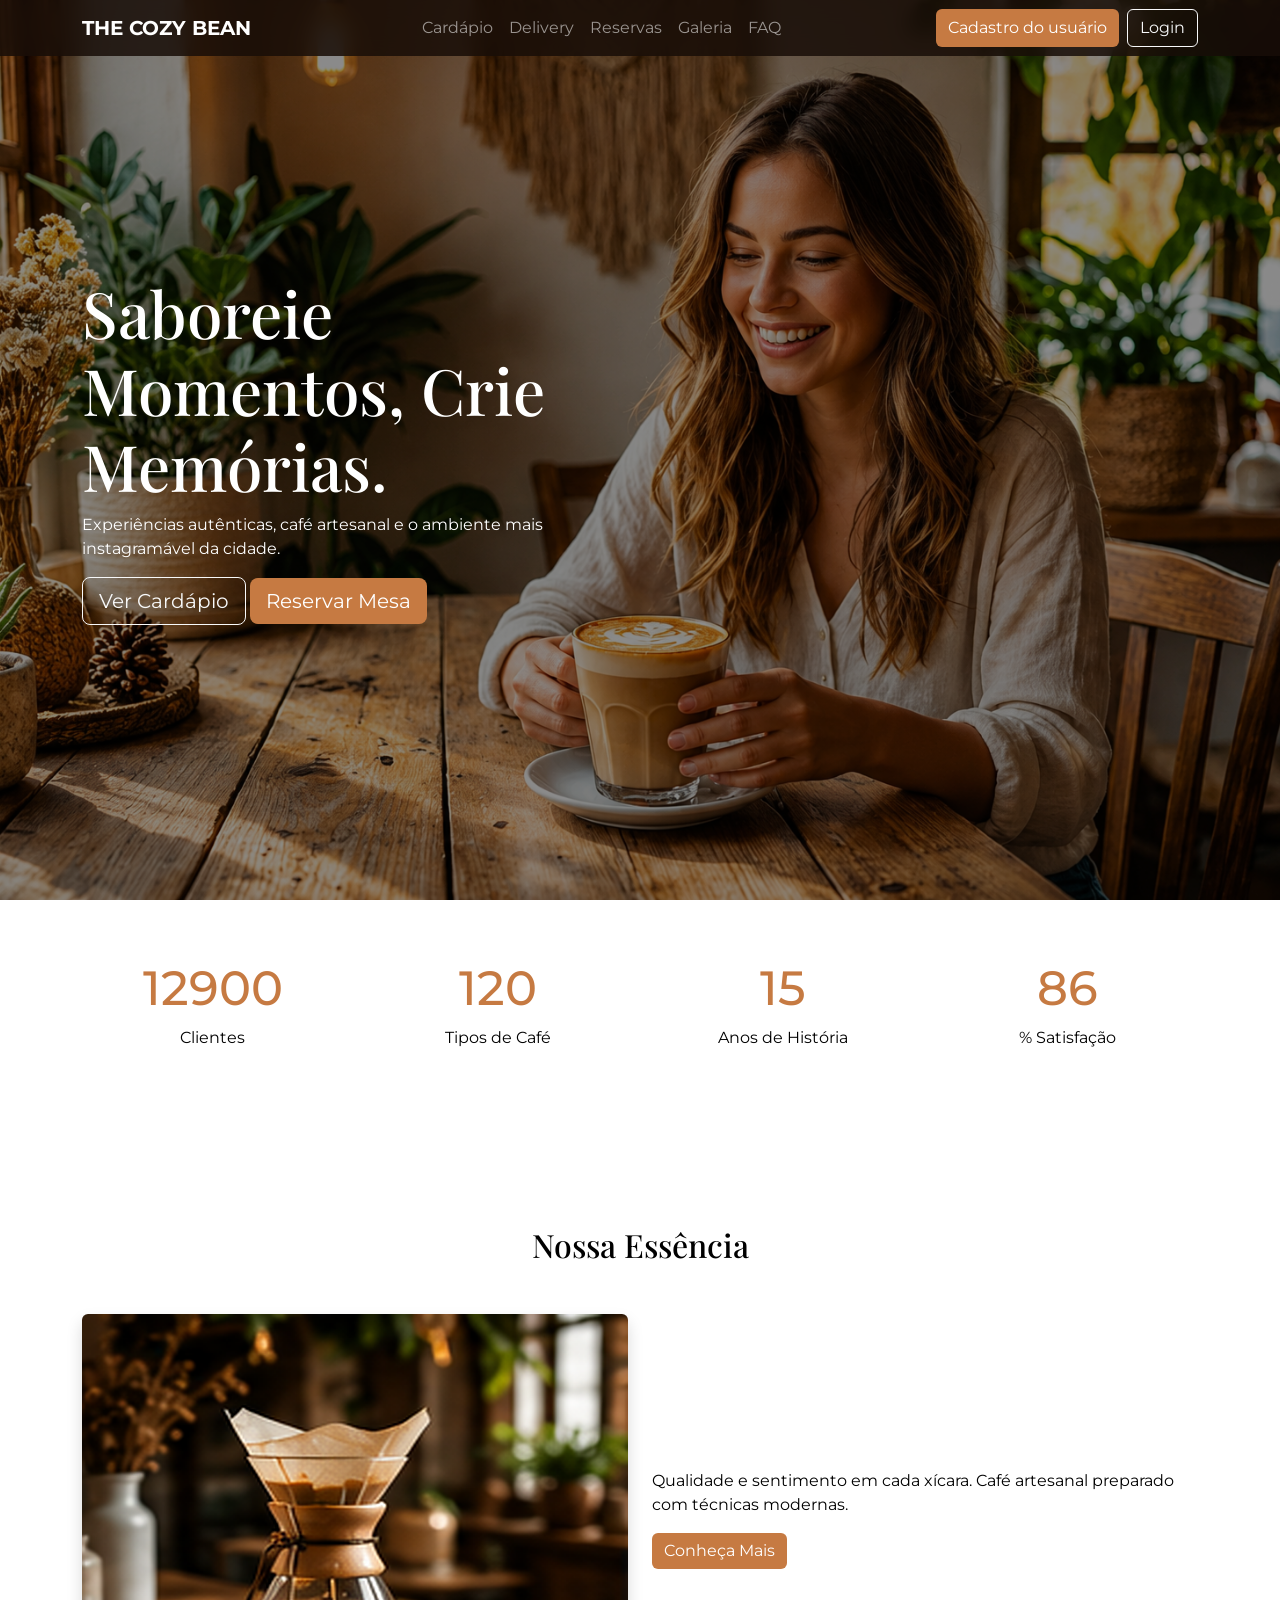
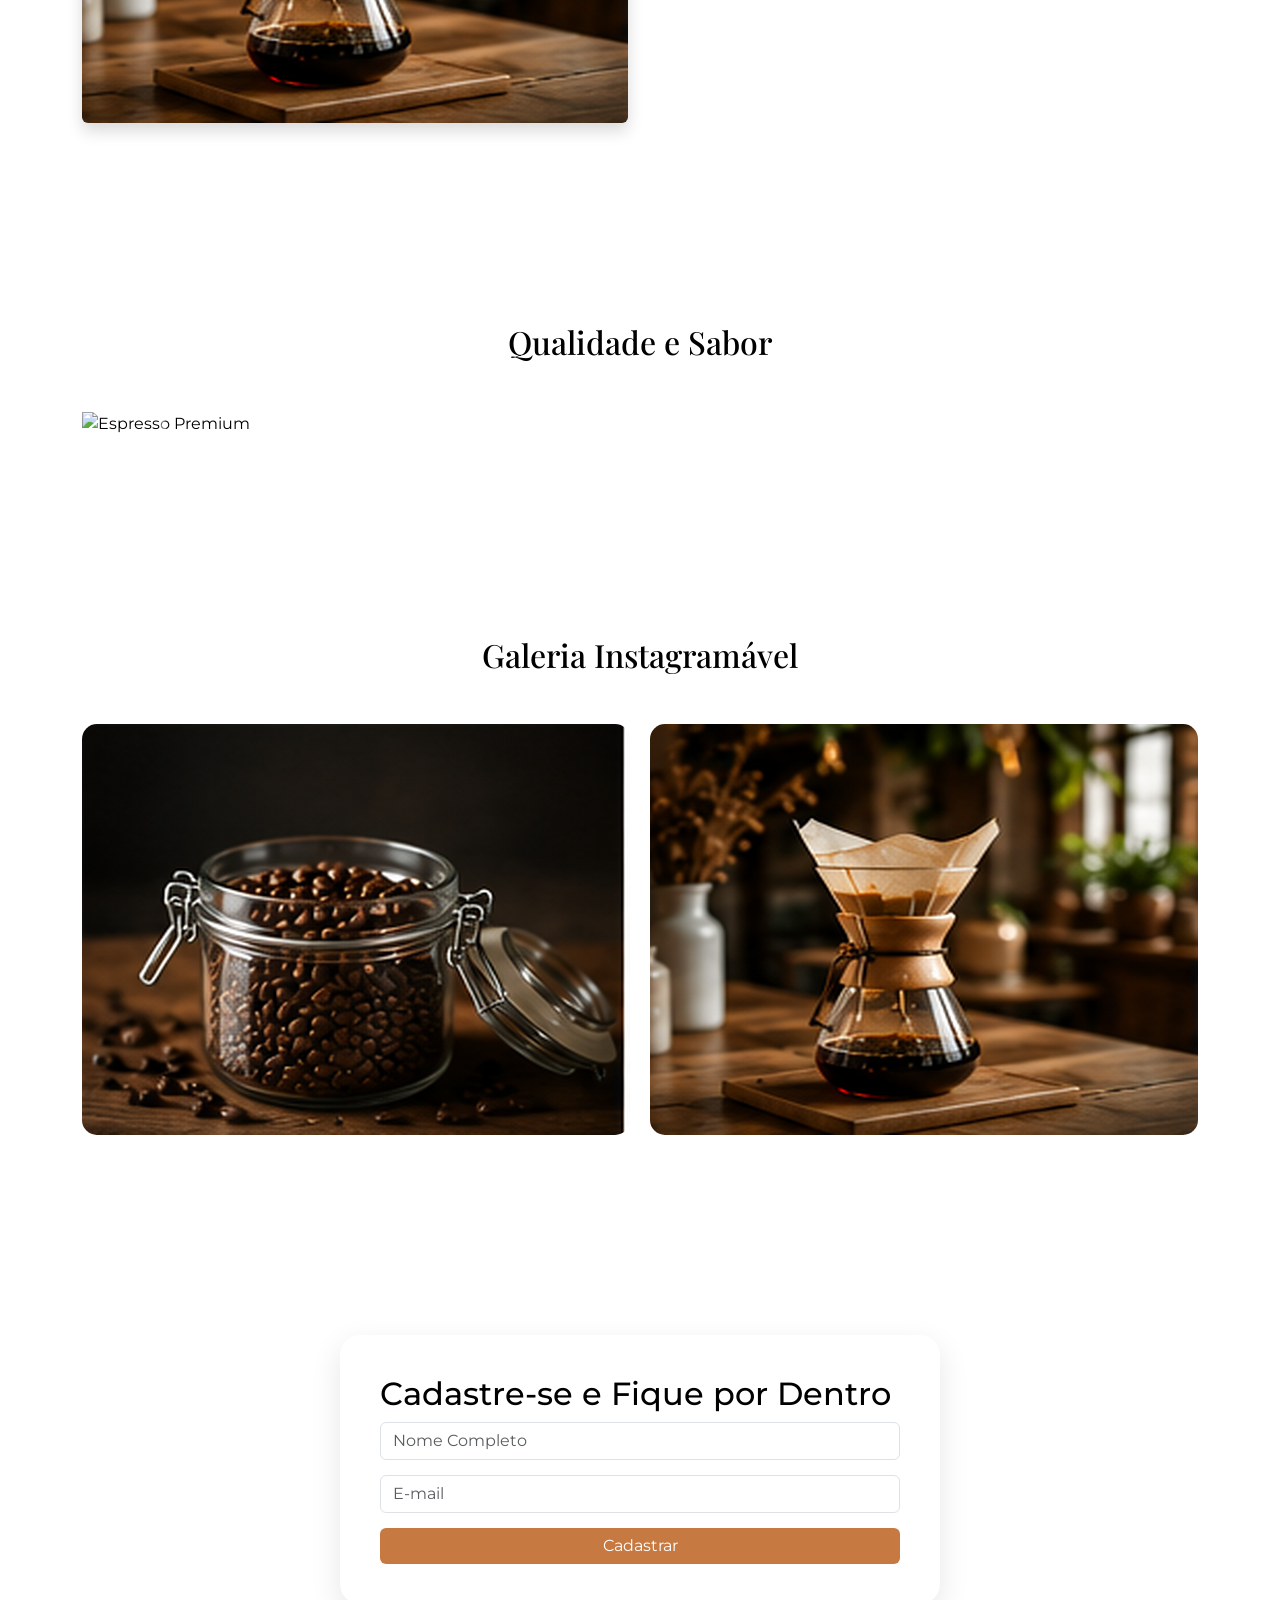
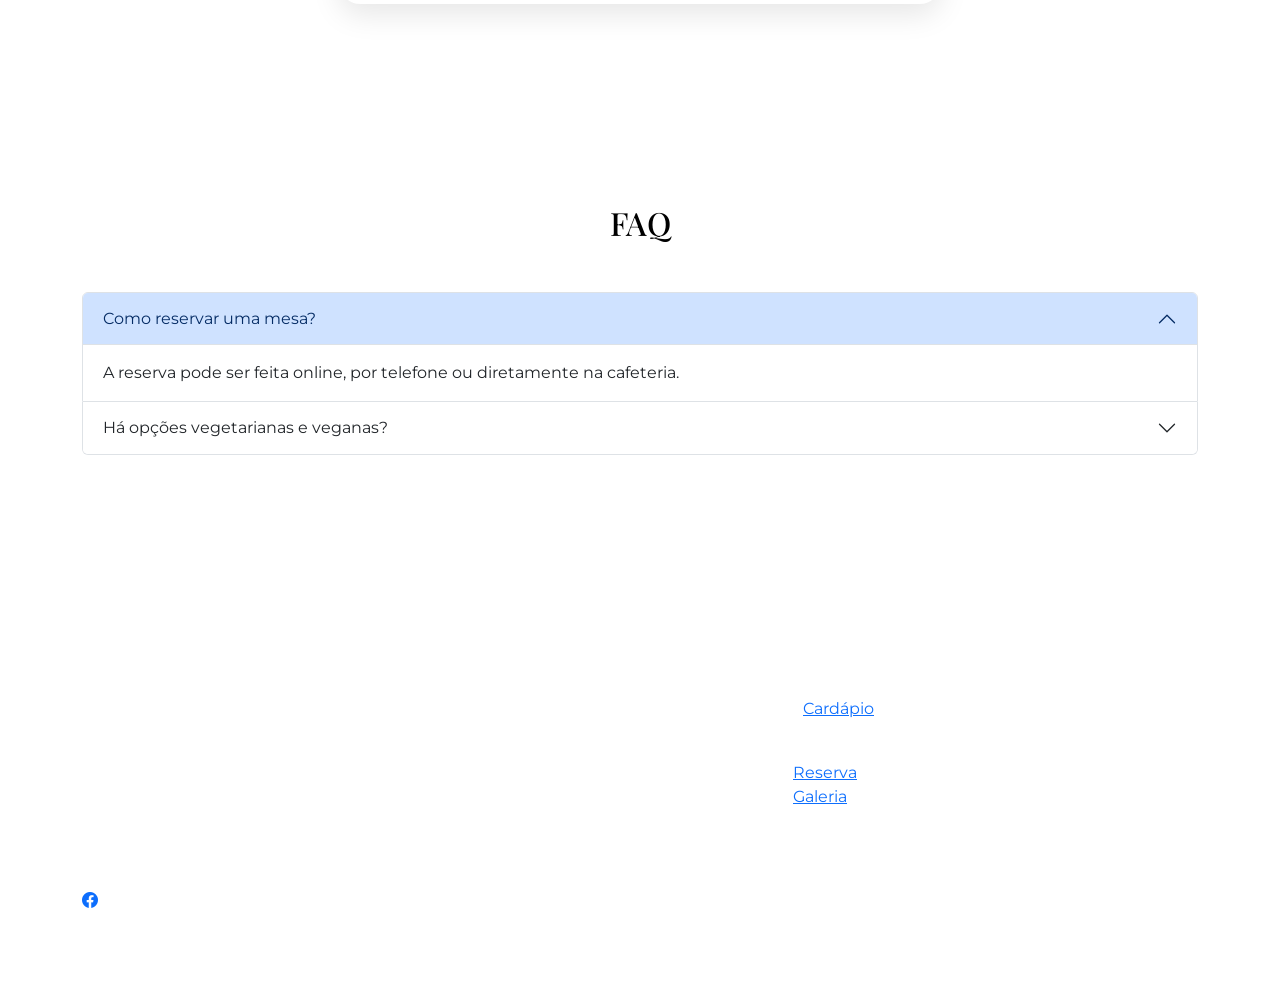
==== commit f5d89aee: "aula_final_bootstrap" ====
--- a/cozy-bean/index.html
+++ b/cozy-bean/index.html
@@ -46,7 +46,7 @@
                 <ul class="navbar-nav mx-auto">
 
                     <li class="nav-item">
-                        <a href="#cardapio" class="nav-link">Cardápio</a>
+                        <a href="vendas.html" class="nav-link">Cardápio</a>
                     </li>
 
                     <li class="nav-item">
@@ -207,16 +207,44 @@
     <!--=====================================
         CARROSSEL
     ============================================-->
-    <Section class="container section-padding">
-        <div id="CarouselCafe" class="carousel slide" data-bs-ride="carousel">
-            <div class="carousel"></div>
-            <p>Qualidade e Sabor</p>
-        </div>
-        <div>
-
-        </div>
-
-    </Section>
+    <section id="carousel-section" class="carousel-section section-padding">
+        <div class="container">
+            <h2 class="section-title">Qualidade e Sabor</h2>
+
+            <div id="CarouselCafe" class="carousel slide" data-bs-ride="carousel">
+                
+                <!-- Indicadores (Pontos de Navegação) -->
+                <div class="carousel-indicators">
+                    <button type="button" data-bs-target="#CarouselCafe" data-bs-slide-to="0" class="active" aria-current="true" aria-label="Slide 1"></button>
+                    <button type="button" data-bs-target="#CarouselCafe" data-bs-slide-to="1" aria-label="Slide 2"></button>
+                    <button type="button" data-bs-target="#CarouselCafe" data-bs-slide-to="2" aria-label="Slide 3"></button>
+                </div>
+
+                <!-- Itens do Carrossel -->
+                <div class="carousel-inner">
+                    <div class="carousel-item active">
+                        <img src="img/galeria1.png" class="d-block w-100" alt="Espresso Premium">
+                    </div>
+                    <div class="carousel-item">
+                        <img src="img/galeria2.png" class="d-block w-100" alt="Cappuccino Artesanal">
+                    </div>
+                    <div class="carousel-item">
+                        <img src="img/galeria3.png" class="d-block w-100" alt="Blend Especial">
+                    </div>
+                </div>
+
+                <!-- Controles (Setas de Navegação) -->
+                <button class="carousel-control-prev" type="button" data-bs-target="#CarouselCafe" data-bs-slide="prev">
+                    <span class="carousel-control-prev-icon" aria-hidden="true"></span>
+                    <span class="visually-hidden">Anterior</span>
+                </button>
+                <button class="carousel-control-next" type="button" data-bs-target="#CarouselCafe" data-bs-slide="next">
+                    <span class="carousel-control-next-icon" aria-hidden="true"></span>
+                    <span class="visually-hidden">Próximo</span>
+                </button>
+            </div>
+        </div>
+    </section>
 
 
     <!-- ===================================
--- a/cozy-bean/css/style.css
+++ b/cozy-bean/css/style.css
@@ -224,6 +224,7 @@
         gap: 12px;
         flex-wrap: nowrap;
         align-items: center;
+    
         .social a{
             display: inline-flex;
             align-items: center;
@@ -255,4 +256,525 @@
         }
     }
 
-}
+
+/* ===================================
+   PÁGINA DE PRODUTOS - ESTILOS
+=================================== */
+
+/* Hero Section Produtos */
+.hero-section-produtos {
+    height: 80vh;
+    background: linear-gradient(135deg, rgba(198, 122, 66, 0.3) 0%, rgba(45, 26, 18, 0.4) 100%), 
+                url('../img/galeria2.png') center center/cover;
+    position: relative;
+    display: flex;
+    align-items: center;
+    margin-top: 60px;
+}
+
+.hero-section-produtos h1 {
+    font-family: 'Playfair Display', serif;
+    color: #fff;
+    font-size: clamp(2.5rem, 8vw, 4rem);
+    margin-bottom: 20px;
+}
+
+.hero-section-produtos p {
+    color: #fff;
+    font-size: clamp(1rem, 2vw, 1.25rem);
+    margin-bottom: 30px;
+}
+
+/* Seção de Filtros */
+.filter-section {
+    background: var(--color-bg-cream);
+    padding: 60px 0;
+}
+
+.filter-buttons {
+    display: flex;
+    flex-wrap: wrap;
+    justify-content: center;
+    gap: 15px;
+}
+
+.btn-filter {
+    padding: 12px 28px;
+    border: 2px solid var(--caramel);
+    background: transparent;
+    color: var(--caramel);
+    border-radius: 50px;
+    font-weight: 600;
+    cursor: pointer;
+    transition: all 0.3s ease;
+    font-size: 0.95rem;
+}
+
+.btn-filter:hover,
+.btn-filter.active {
+    background: var(--caramel);
+    color: #fff;
+    transform: translateY(-2px);
+    box-shadow: 0 8px 20px rgba(198, 122, 66, 0.3);
+}
+
+/* Seção de Produtos */
+.products-section {
+    background: #fff;
+    padding: 80px 0;
+}
+
+/* Card de Produto */
+.product-card {
+    background: #fff;
+    border-radius: 15px;
+    overflow: hidden;
+    box-shadow: 0 5px 20px rgba(0, 0, 0, 0.08);
+    transition: all 0.4s ease;
+    display: flex;
+    flex-direction: column;
+    height: 100%;
+}
+
+.product-card:hover {
+    transform: translateY(-10px);
+    box-shadow: 0 15px 40px rgba(0, 0, 0, 0.15);
+}
+
+.product-image {
+    position: relative;
+    overflow: hidden;
+    height: 250px;
+    background: var(--color-bg-beige);
+}
+
+.product-image img {
+    width: 100%;
+    height: 100%;
+    object-fit: cover;
+    transition: transform 0.4s ease;
+}
+
+.product-card:hover .product-image img {
+    transform: scale(1.1);
+}
+
+/* Badges */
+.badge-categoria {
+    position: absolute;
+    top: 15px;
+    left: 15px;
+    background: var(--caramel);
+    color: #fff;
+    padding: 6px 15px;
+    border-radius: 50px;
+    font-size: 0.8rem;
+    font-weight: 700;
+    text-transform: uppercase;
+    letter-spacing: 0.5px;
+}
+
+.badge-promocao {
+    position: absolute;
+    top: 15px;
+    right: 15px;
+    background: #d32f2f;
+    color: #fff;
+    padding: 8px 12px;
+    border-radius: 8px;
+    font-size: 0.9rem;
+    font-weight: 700;
+}
+
+/* Info do Produto */
+.product-info {
+    padding: 20px;
+    display: flex;
+    flex-direction: column;
+    flex-grow: 1;
+}
+
+.product-info h3 {
+    font-family: 'Playfair Display', serif;
+    font-size: 1.3rem;
+    color: var(--dark-text-dark);
+    margin-bottom: 10px;
+    font-weight: 700;
+}
+
+.product-description {
+    color: #666;
+    font-size: 0.9rem;
+    margin-bottom: 15px;
+    line-height: 1.5;
+}
+
+/* Rating */
+.product-rating {
+    display: flex;
+    align-items: center;
+    gap: 5px;
+    margin-bottom: 15px;
+}
+
+.product-rating i {
+    color: #ffc107;
+    font-size: 0.9rem;
+}
+
+.rating-text {
+    color: #999;
+    font-size: 0.85rem;
+    margin-left: 5px;
+}
+
+/* Footer do Produto */
+.product-footer {
+    display: flex;
+    justify-content: space-between;
+    align-items: center;
+    padding-top: 15px;
+    border-top: 1px solid #eee;
+    margin-top: auto;
+}
+
+.price {
+    font-family: 'Playfair Display', serif;
+    font-size: 1.4rem;
+    color: var(--caramel);
+    font-weight: 700;
+}
+
+.price del {
+    color: #ccc;
+    font-size: 0.9rem;
+    margin-right: 5px;
+}
+
+.btn-add-cart {
+    background: var(--caramel);
+    border: none;
+    color: #fff;
+    width: 45px;
+    height: 45px;
+    border-radius: 50%;
+    display: flex;
+    align-items: center;
+    justify-content: center;
+    cursor: pointer;
+    transition: all 0.3s ease;
+    font-size: 1.2rem;
+}
+
+.btn-add-cart:hover {
+    background: #a65f2f;
+    transform: scale(1.1);
+}
+
+/* Seção Diferenciais */
+.diferencias {
+    background: var(--color-bg-beige);
+}
+
+.diferencial-card {
+    padding: 40px 30px;
+    background: #fff;
+    border-radius: 15px;
+    box-shadow: 0 5px 15px rgba(0, 0, 0, 0.08);
+    transition: all 0.3s ease;
+}
+
+.diferencial-card:hover {
+    transform: translateY(-8px);
+    box-shadow: 0 12px 30px rgba(0, 0, 0, 0.12);
+}
+
+.diferencial-icon {
+    width: 70px;
+    height: 70px;
+    background: var(--caramel);
+    border-radius: 50%;
+    display: flex;
+    align-items: center;
+    justify-content: center;
+    margin: 0 auto 20px;
+    font-size: 2rem;
+    color: #fff;
+}
+
+.diferencial-card h3 {
+    font-family: 'Playfair Display', serif;
+    font-size: 1.3rem;
+    color: var(--dark-text-dark);
+    margin-bottom: 15px;
+}
+
+.diferencial-card p {
+    color: #666;
+    line-height: 1.6;
+}
+
+/* Newsletter */
+.newsletter {
+    background: linear-gradient(135deg, var(--dark-text-dark) 0%, rgba(45, 26, 18, 0.8) 100%);
+}
+
+.newsletter-box {
+    text-align: center;
+    padding: 60px 40px;
+    background: rgba(255, 255, 255, 0.05);
+    border-radius: 20px;
+    backdrop-filter: blur(10px);
+    border: 1px solid rgba(255, 255, 255, 0.1);
+}
+
+.newsletter-box h2 {
+    font-family: 'Playfair Display', serif;
+    color: #fff;
+    font-size: 2.5rem;
+    margin-bottom: 15px;
+}
+
+.newsletter-box p {
+    color: #ddd;
+    margin-bottom: 30px;
+    font-size: 1.1rem;
+}
+
+.newsletter-form {
+    max-width: 500px;
+    margin: 0 auto;
+}
+
+.newsletter-form .input-group {
+    box-shadow: 0 10px 30px rgba(0, 0, 0, 0.2);
+    border-radius: 50px;
+    overflow: hidden;
+}
+
+.newsletter-form .form-control {
+    border: none;
+    padding: 15px 25px;
+    font-size: 1rem;
+}
+
+.newsletter-form .form-control::placeholder {
+    color: #999;
+}
+
+.newsletter-form .btn-caramel {
+    border-radius: 0;
+    padding: 15px 40px;
+}
+
+/* Footer - Redes Sociais com Cores Oficiais */
+.footer-links {
+    list-style: none;
+    padding: 0;
+    margin: 0;
+}
+
+.footer-links li {
+    margin-bottom: 8px;
+}
+
+.footer-links a {
+    color: var(--color-bg-cream);
+    text-decoration: none;
+    transition: color 0.3s ease;
+}
+
+.footer-links a:hover {
+    color: var(--caramel);
+}
+
+/* Social Icons com Cores Oficiais */
+.social-icons {
+    display: flex;
+    gap: 15px;
+    flex-wrap: wrap;
+}
+
+.social-link {
+    width: 50px;
+    height: 50px;
+    display: inline-flex;
+    align-items: center;
+    justify-content: center;
+    border-radius: 50%;
+    color: #fff;
+    transition: all 0.3s ease;
+    font-size: 1.3rem;
+    text-decoration: none;
+}
+
+/* Cores Oficiais das Redes Sociais */
+.social-link.facebook {
+    background: #1877F2;
+}
+
+.social-link.facebook:hover {
+    background: #155db4;
+    transform: translateY(-4px);
+    box-shadow: 0 8px 20px rgba(24, 119, 242, 0.3);
+}
+
+.social-link.whatsapp {
+    background: #25D366;
+}
+
+.social-link.whatsapp:hover {
+    background: #1da851;
+    transform: translateY(-4px);
+    box-shadow: 0 8px 20px rgba(37, 211, 102, 0.3);
+}
+
+.social-link.instagram {
+    background: linear-gradient(45deg, #f09433 0%, #e6683c 25%, #dc2743 50%, #cc2366 75%, #bc1888 100%);
+}
+
+.social-link.instagram:hover {
+    transform: translateY(-4px);
+    box-shadow: 0 8px 20px rgba(224, 148, 51, 0.3);
+}
+
+.social-link.tiktok {
+    background: linear-gradient(135deg, #000000 0%, #25f4ee 50%, #000000 100%);
+}
+
+.social-link.tiktok:hover {
+    transform: translateY(-4px);
+    box-shadow: 0 8px 20px rgba(37, 244, 238, 0.3);
+}
+
+.social-link.twitter {
+    background: #000000;
+}
+
+.social-link.twitter:hover {
+    background: #1a1a1a;
+    transform: translateY(-4px);
+    box-shadow: 0 8px 20px rgba(0, 0, 0, 0.5);
+}
+
+/* Responsividade */
+@media (max-width: 768px) {
+    .filter-buttons {
+        gap: 10px;
+    }
+
+    .btn-filter {
+        padding: 10px 20px;
+        font-size: 0.85rem;
+    }
+
+    .product-image {
+        height: 200px;
+    }
+
+    .product-info h3 {
+        font-size: 1.1rem;
+    }
+
+    .price {
+        font-size: 1.2rem;
+    }
+
+    .hero-section-produtos h1 {
+        font-size: 2rem;
+    }
+
+    .hero-section-produtos p {
+        font-size: 0.95rem;
+    }
+
+    .newsletter-box {
+        padding: 40px 20px;
+    }
+
+    .newsletter-box h2 {
+        font-size: 1.8rem;
+    }
+
+    .social-link {
+        width: 45px;
+        height: 45px;
+        font-size: 1.1rem;
+    }
+}
+
+@media (max-width: 576px) {
+    .product-card {
+        margin-bottom: 20px;
+    }
+
+    .filter-buttons {
+        gap: 8px;
+    }
+
+    .btn-filter {
+        padding: 8px 16px;
+        font-size: 0.8rem;
+    }
+
+    .product-info {
+        padding: 15px;
+    }
+
+    .product-info h3 {
+        font-size: 1rem;
+    }
+
+    .price {
+        font-size: 1.1rem;
+    }
+
+    .btn-add-cart {
+        width: 40px;
+        height: 40px;
+        font-size: 1rem;
+    }
+
+    .newsletter-form .input-group {
+        flex-direction: column;
+    }
+
+    .newsletter-form .form-control,
+    .newsletter-form .btn-caramel {
+        width: 100%;
+    }
+
+    .diferencial-card {
+        padding: 25px 20px;
+    }
+
+    .hero-section-produtos h1 {
+        font-size: 1.5rem;
+    }
+
+    .hero-buttons {
+        flex-direction: column;
+    }
+
+    .hero-buttons a {
+        width: 100%;
+    }
+
+    .social-icons {
+        justify-content: center;
+    }
+}
+
+/* Animação de Fade-in */
+.fade-in {
+    opacity: 0;
+    transform: translateY(20px);
+    transition: opacity 0.4s ease, transform 0.4s ease;
+}
+
+.fade-in.show {
+    opacity: 1;
+    transform: translateY(0);
+}
+
+
